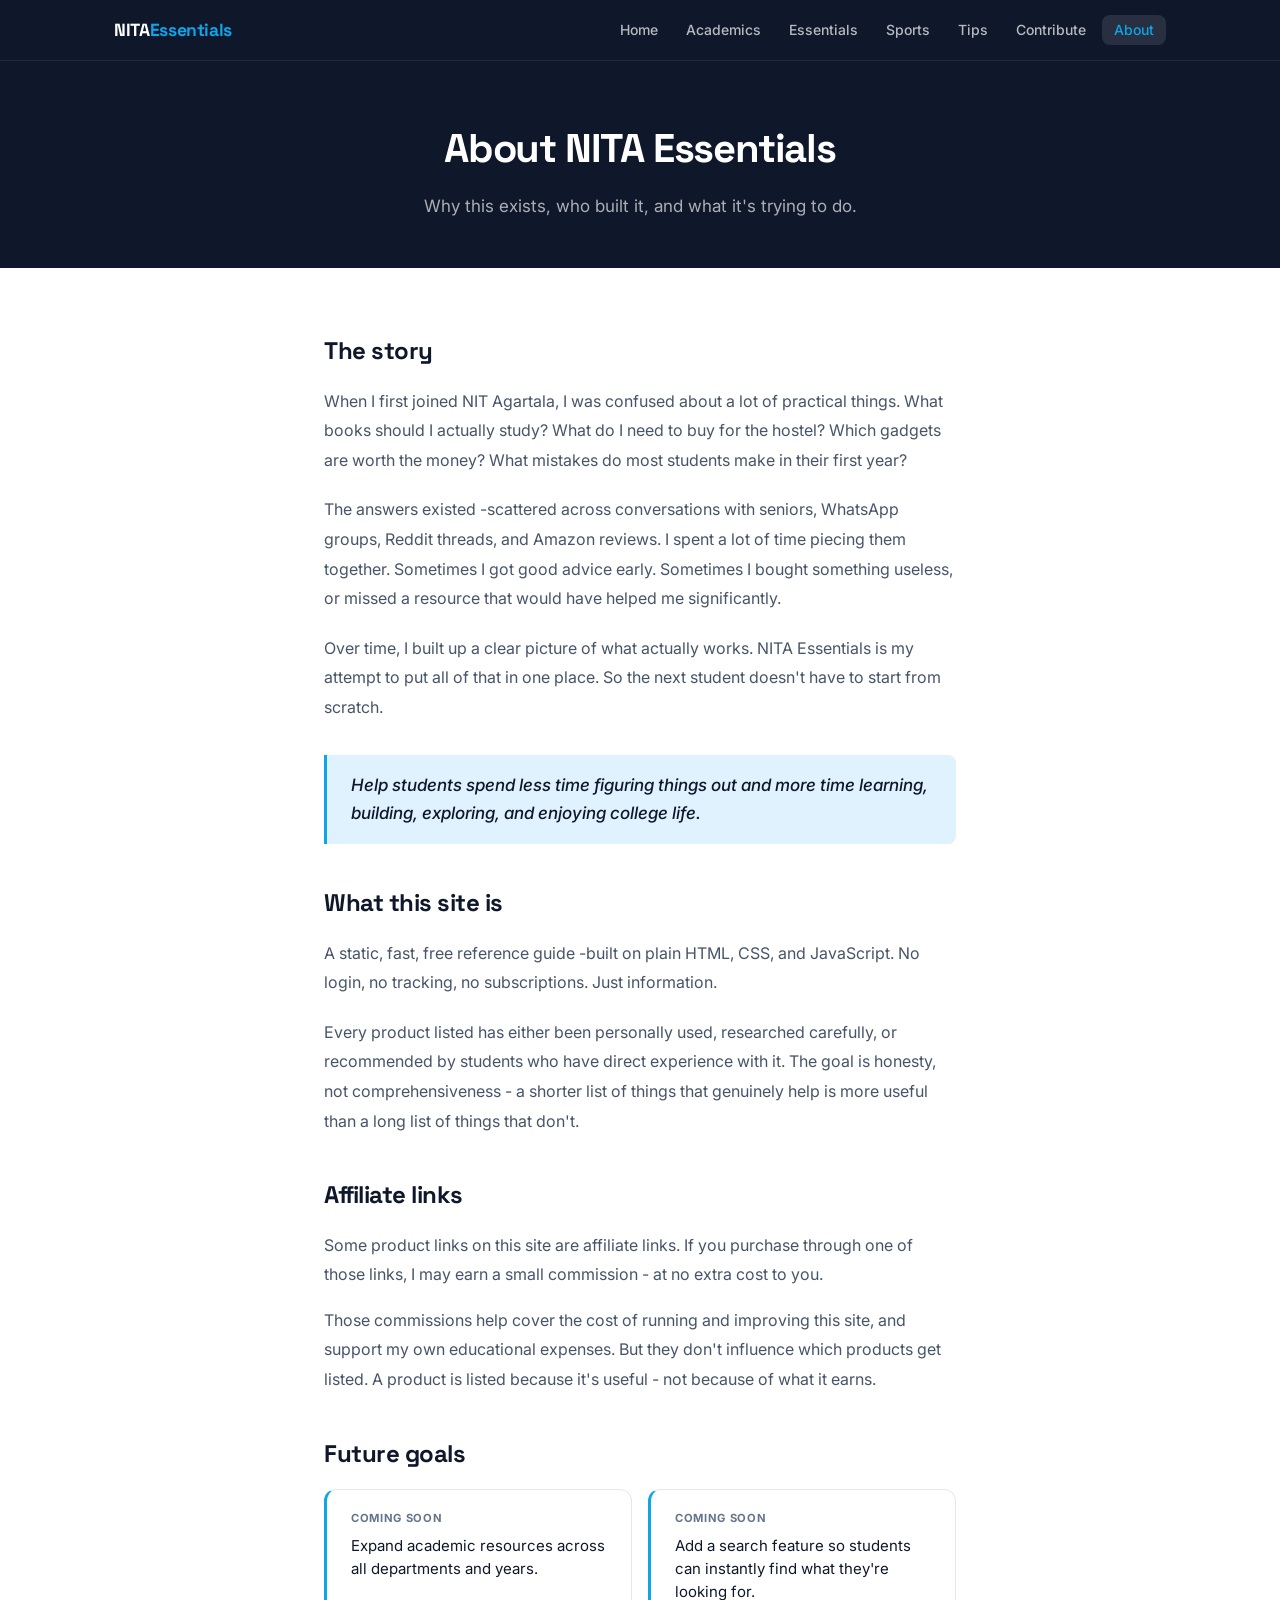
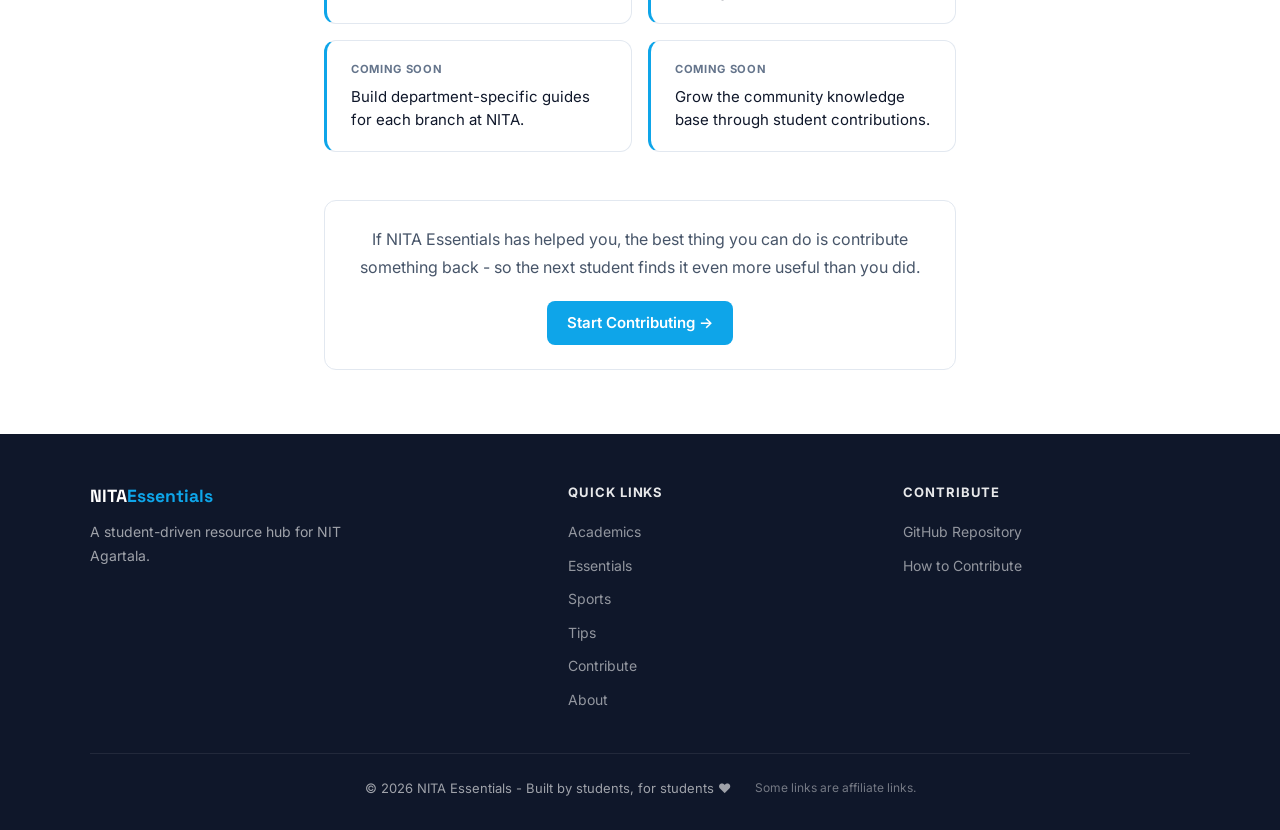
==== about.html @ d5cb9338 "Update about.html" ====
<!DOCTYPE html>
<html lang="en">
<head>
  <!-- Google tag (gtag.js) -->
<script async src="https://www.googletagmanager.com/gtag/js?id=G-L8GYV0HE63"></script>
<script>
  window.dataLayer = window.dataLayer || [];
  function gtag(){dataLayer.push(arguments);}
  gtag('js', new Date());

  gtag('config', 'G-L8GYV0HE63');
</script>
  <meta charset="UTF-8" />
  <meta name="viewport" content="width=device-width, initial-scale=1.0" />
  <title>About -NITA Essentials</title>
  <meta name="description" content="Why NITA Essentials was created, who it's for, and the story behind it." />
  <link rel="stylesheet" href="styles.css" />
  <!-- ICON For NITA-Essential -->
   <link rel="apple-touch-icon" sizes="180x180" href="./icon/apple-touch-icon.png">
    <link rel="icon" type="image/png" sizes="32x32" href="./icon/favicon-32x32.png">
    <link rel="icon" type="image/png" sizes="16x16" href="./icon/favicon-16x16.png">
    <link rel="manifest" href="./icon/site.webmanifest">
    
  <!-- Google tag (gtag.js) -->
    <script async src="https://www.googletagmanager.com/gtag/js?id=G-L8GYV0HE63"></script>
    <script>
      window.dataLayer = window.dataLayer || [];
      function gtag(){dataLayer.push(arguments);}
      gtag('js', new Date());

      gtag('config', 'G-L8GYV0HE63');
    </script>
 
</head>
<body>

<nav>
  <div class="nav-inner">
    <a href="index.html" class="nav-logo">NITA<span>Essentials</span></a>
    <button class="hamburger" id="hamburger" aria-label="Toggle menu">
      <span></span><span></span><span></span>
    </button>
    <ul class="nav-links" id="nav-links">
      <li><a href="index.html">Home</a></li>
      <li><a href="academics.html">Academics</a></li>
      <li><a href="essentials.html">Essentials</a></li>
      <li><a href="sports.html">Sports</a></li>
      <li><a href="tips.html">Tips</a></li>
      <li><a href="contribute.html">Contribute</a></li>
      <li><a href="about.html" class="active">About</a></li>
    </ul>
  </div>
</nav>

<div class="page-hero">
  <div class="container">
    <h1>About NITA Essentials</h1>
    <p>Why this exists, who built it, and what it's trying to do.</p>
  </div>
</div>

<section class="section section-alt">
  <div class="container" style="max-width:680px;">

    <h2 class="section-title" style="margin-bottom:1rem;">The story</h2>
    <p style="color:var(--text-light); line-height:1.85; margin-bottom:1.25rem; font-size:1rem;">When I first joined NIT Agartala, I was confused about a lot of practical things. What books should I actually study? What do I need to buy for the hostel? Which gadgets are worth the money? What mistakes do most students make in their first year?</p>
    <p style="color:var(--text-light); line-height:1.85; margin-bottom:1.25rem; font-size:1rem;">The answers existed -scattered across conversations with seniors, WhatsApp groups, Reddit threads, and Amazon reviews. I spent a lot of time piecing them together. Sometimes I got good advice early. Sometimes I bought something useless, or missed a resource that would have helped me significantly.</p>
    <p style="color:var(--text-light); line-height:1.85; margin-bottom:1.25rem; font-size:1rem;">Over time, I built up a clear picture of what actually works. NITA Essentials is my attempt to put all of that in one place. So the next student doesn't have to start from scratch.</p>

    <blockquote style="border-left:3px solid var(--teal); margin:2rem 0; padding:1rem 1.5rem; background:var(--teal-light); border-radius:0 var(--radius-sm) var(--radius-sm) 0;">
      <p style="font-size:1.0625rem; color:var(--navy); font-style:italic; font-weight:500; line-height:1.7;">Help students spend less time figuring things out and more time learning, building, exploring, and enjoying college life.</p>
    </blockquote>

    <h2 class="section-title" style="margin-bottom:1rem; margin-top:2.5rem;">What this site is</h2>
    <p style="color:var(--text-light); line-height:1.85; margin-bottom:1.25rem; font-size:1rem;">A static, fast, free reference guide -built on plain HTML, CSS, and JavaScript. No login, no tracking, no subscriptions. Just information.</p>
    <p style="color:var(--text-light); line-height:1.85; margin-bottom:1.25rem; font-size:1rem;">Every product listed has either been personally used, researched carefully, or recommended by students who have direct experience with it. The goal is honesty, not comprehensiveness - a shorter list of things that genuinely help is more useful than a long list of things that don't.</p>

    <h2 class="section-title" style="margin-bottom:1rem; margin-top:2.5rem;">Affiliate links</h2>
    <p style="color:var(--text-light); line-height:1.85; margin-bottom:1rem; font-size:1rem;">Some product links on this site are affiliate links. If you purchase through one of those links, I may earn a small commission - at no extra cost to you.</p>
    <p style="color:var(--text-light); line-height:1.85; margin-bottom:1rem; font-size:1rem;">Those commissions help cover the cost of running and improving this site, and support my own educational expenses. But they don't influence which products get listed. A product is listed because it's useful - not because of what it earns.</p>

    <h2 class="section-title" style="margin-bottom:1rem; margin-top:2.5rem;">Future goals</h2>
    <div class="tips-grid" style="margin-top:1rem;">
      <div class="tip-card">
        <div class="tip-category">Coming Soon</div>
        <p>Expand academic resources across all departments and years.</p>
      </div>
      <div class="tip-card">
        <div class="tip-category">Coming Soon</div>
        <p>Add a search feature so students can instantly find what they're looking for.</p>
      </div>
      <div class="tip-card">
        <div class="tip-category">Coming Soon</div>
        <p>Build department-specific guides for each branch at NITA.</p>
      </div>
      <div class="tip-card">
        <div class="tip-category">Coming Soon</div>
        <p>Grow the community knowledge base through student contributions.</p>
      </div>
    </div>

    <div style="margin-top:3rem; padding:1.5rem; background:var(--surface); border:1px solid var(--border); border-radius:var(--radius); text-align:center;">
      <p style="font-size:1rem; color:var(--text-light); margin-bottom:1.25rem; line-height:1.75;">If NITA Essentials has helped you, the best thing you can do is contribute something back - so the next student finds it even more useful than you did.</p>
      <a href="contribute.html" class="btn btn-primary">Start Contributing →</a>
    </div>

  </div>
</section>

<footer>
  <div class="footer-inner">
    <div class="footer-brand">
      <h3>NITA<span>Essentials</span></h3>
      <p>A student-driven resource hub for NIT Agartala.</p>
    </div>
    <div class="footer-col">
      <h4>Quick Links</h4>
      <ul>
        <li><a href="academics.html">Academics</a></li>
        <li><a href="essentials.html">Essentials</a></li>
        <li><a href="sports.html">Sports</a></li>
        <li><a href="tips.html">Tips</a></li>
        <li><a href="contribute.html">Contribute</a></li>
        <li><a href="about.html">About</a></li>
      </ul>
    </div>
    <div class="footer-col">
      <h4>Contribute</h4>
      <ul>
        <li><a href="https://github.com/nita-essentials/nita-essentials.github.io" target="_blank">GitHub Repository</a></li>
        <li><a href="contribute.html">How to Contribute</a></li>
      </ul>
    </div>
  </div>
  <div class="footer-bottom">
    <span>© 2026 NITA Essentials - Built by students, for students ❤️</span>
    <span style="font-size:0.75rem; opacity:0.7;">Some links are affiliate links.</span>
  </div>
</footer>

<script>
  const hamburger = document.getElementById('hamburger');
  const navLinks = document.getElementById('nav-links');
  hamburger.addEventListener('click', () => navLinks.classList.toggle('open'));
</script>

<script src="notices.js"></script>
</body>
</html>
---- styles.css ----
/* ===== NITA ESSENTIALS - Main Stylesheet ===== */
/* Design: Deep navy + electric teal + warm amber on off-white canvas */
/* Font stack: Space Grotesk display, Inter body */

@import url('https://fonts.googleapis.com/css2?family=Space+Grotesk:wght@400;500;600;700&family=Inter:wght@400;500;600&display=swap');

:root {
  --navy: #0f172a;
  --navy-mid: #1e293b;
  --teal: #0ea5e9;
  --teal-dark: #0284c7;
  --teal-light: #e0f2fe;
  --amber: #f59e0b;
  --amber-light: #fef3c7;
  --off-white: #f8fafc;
  --surface: #ffffff;
  --muted: #64748b;
  --border: #e2e8f0;
  --text: #0f172a;
  --text-light: #475569;
  --radius: 12px;
  --radius-sm: 8px;
  --shadow: 0 1px 3px rgba(0,0,0,0.07), 0 4px 12px rgba(0,0,0,0.06);
  --shadow-hover: 0 4px 12px rgba(14,165,233,0.15), 0 8px 24px rgba(0,0,0,0.1);
}

*, *::before, *::after { box-sizing: border-box; margin: 0; padding: 0; }

html { scroll-behavior: smooth; }

body {
  font-family: 'Inter', -apple-system, sans-serif;
  background: var(--off-white);
  color: var(--text);
  line-height: 1.6;
  font-size: 16px;
}

/* ===== NAVIGATION ===== */
nav {
  background: var(--navy);
  position: sticky;
  top: 0;
  z-index: 100;
  border-bottom: 1px solid rgba(255,255,255,0.08);
}

.nav-inner {
  max-width: 1100px;
  margin: 0 auto;
  padding: 0 1.5rem;
  display: flex;
  align-items: center;
  justify-content: space-between;
  height: 60px;
}

.nav-logo {
  font-family: 'Space Grotesk', sans-serif;
  font-weight: 700;
  font-size: 1.1rem;
  color: white;
  text-decoration: none;
  letter-spacing: -0.02em;
}

.nav-logo span { color: var(--teal); }

.nav-links {
  display: flex;
  gap: 0.25rem;
  list-style: none;
}

.nav-links a {
  color: rgba(255,255,255,0.7);
  text-decoration: none;
  padding: 0.4rem 0.75rem;
  border-radius: var(--radius-sm);
  font-size: 0.875rem;
  font-weight: 500;
  transition: all 0.15s;
}

.nav-links a:hover,
.nav-links a.active {
  color: white;
  background: rgba(255,255,255,0.1);
}

.nav-links a.active { color: var(--teal); }

.hamburger {
  display: none;
  flex-direction: column;
  gap: 5px;
  cursor: pointer;
  background: none;
  border: none;
  padding: 4px;
}

.hamburger span {
  display: block;
  width: 22px;
  height: 2px;
  background: white;
  border-radius: 2px;
  transition: all 0.25s;
}

/* ===== LAYOUT ===== */
.container {
  max-width: 1100px;
  margin: 0 auto;
  padding: 0 1.5rem;
}

.page-hero {
  background: var(--navy);
  padding: 3.5rem 1.5rem 3rem;
  text-align: center;
}

.page-hero h1 {
  font-family: 'Space Grotesk', sans-serif;
  font-size: clamp(1.75rem, 4vw, 2.5rem);
  font-weight: 700;
  color: white;
  letter-spacing: -0.03em;
  margin-bottom: 0.75rem;
}

.page-hero p {
  color: rgba(255,255,255,0.65);
  max-width: 520px;
  margin: 0 auto;
  font-size: 1.0625rem;
}

.section {
  padding: 4rem 1.5rem;
}

.section-alt { background: var(--surface); }

.section-title {
  font-family: 'Space Grotesk', sans-serif;
  font-size: 1.5rem;
  font-weight: 700;
  letter-spacing: -0.02em;
  margin-bottom: 0.5rem;
  color: var(--navy);
}

.section-sub {
  color: var(--muted);
  margin-bottom: 2.5rem;
  font-size: 0.9375rem;
}

/* ===== BUTTONS ===== */
.btn {
  display: inline-flex;
  align-items: center;
  gap: 0.4rem;
  padding: 0.625rem 1.25rem;
  border-radius: var(--radius-sm);
  font-weight: 600;
  font-size: 0.9375rem;
  text-decoration: none;
  transition: all 0.15s;
  cursor: pointer;
  border: none;
  font-family: inherit;
}

.btn-primary {
  background: var(--teal);
  color: white;
}

.btn-primary:hover {
  background: var(--teal-dark);
  transform: translateY(-1px);
  box-shadow: 0 4px 12px rgba(14,165,233,0.35);
}

.btn-outline {
  background: transparent;
  color: var(--teal);
  border: 1.5px solid var(--teal);
}

.btn-outline:hover {
  background: var(--teal-light);
}

.btn-ghost {
  background: rgba(255,255,255,0.1);
  color: white;
  border: 1.5px solid rgba(255,255,255,0.2);
}

.btn-ghost:hover {
  background: rgba(255,255,255,0.18);
}

.btn-sm {
  padding: 0.4rem 0.875rem;
  font-size: 0.8125rem;
}

/* code for the discord and start contri buttonn in the academics tab */
.button-group{
    display:flex;
    justify-content:center;
    align-items:center;
    gap:1rem;
    flex-wrap:wrap;
}

.discord-btn{
  background:#5865F2;
}

.discord-btn:hover{
  background:#ffffff;
  color: #5865F2;
}

.discord-btn img{
    width:20px;
    height:20px;
    object-fit:contain;
}
/* ===== CARDS ===== */
.card-grid {
  display: grid;
  grid-template-columns: repeat(auto-fill, minmax(300px, 1fr));
  gap: 1.25rem;
}

.card {
  background: var(--surface);
  border: 1px solid var(--border);
  border-radius: var(--radius);
  padding: 1.5rem;
  transition: all 0.2s;
}

.card:hover {
  border-color: var(--teal);
  box-shadow: var(--shadow-hover);
  transform: translateY(-2px);
}

.card-icon {
  width: 44px;
  height: 44px;
  background: var(--teal-light);
  border-radius: 10px;
  display: flex;
  align-items: center;
  justify-content: center;
  font-size: 1.25rem;
  margin-bottom: 1rem;
}

.card h3 {
  font-family: 'Space Grotesk', sans-serif;
  font-size: 1.0625rem;
  font-weight: 600;
  margin-bottom: 0.5rem;
  letter-spacing: -0.01em;
}

.card p {
  color: var(--text-light);
  font-size: 0.875rem;
  line-height: 1.6;
  margin-bottom: 1.25rem;
}

.card-tags {
  display: flex;
  flex-wrap: wrap;
  gap: 0.375rem;
  margin-bottom: 1.25rem;
}

.tag {
  font-size: 0.75rem;
  font-weight: 500;
  padding: 0.2rem 0.6rem;
  border-radius: 999px;
  background: var(--teal-light);
  color: var(--teal-dark);
}

.tag-amber {
  background: var(--amber-light);
  color: #92400e;
}

/* ===== PRODUCT CARDS ===== */
.product-grid {
  display: grid;
  grid-template-columns: repeat(auto-fill, minmax(260px, 1fr));
  gap: 1.25rem;
}

.product-card {
  background: var(--surface);
  border: 1px solid var(--border);
  border-radius: var(--radius);
  overflow: hidden;
  transition: all 0.2s;
  display: flex;
  flex-direction: column;
}

.product-card:hover {
  border-color: var(--teal);
  box-shadow: var(--shadow-hover);
  transform: translateY(-2px);
}

.product-img {
  width: 100%;
  height: 200px;
  object-fit: contain;
  background: #f1f5f9;
  padding: 1rem;
}

.product-img-placeholder {
  width: 100%;
  height: 200px;
  background: linear-gradient(135deg, #e2e8f0, #cbd5e1);
  display: flex;
  align-items: center;
  justify-content: center;
  font-size: 2.5rem;
}

.product-body {
  padding: 1.25rem;
  flex: 1;
  display: flex;
  flex-direction: column;
}

.product-cat {
  font-size: 0.75rem;
  font-weight: 600;
  text-transform: uppercase;
  letter-spacing: 0.05em;
  color: var(--teal-dark);
  margin-bottom: 0.4rem;
}

.product-name {
  font-family: 'Space Grotesk', sans-serif;
  font-size: 1rem;
  font-weight: 600;
  letter-spacing: -0.01em;
  margin-bottom: 0.625rem;
  color: var(--navy);
  line-height: 1.4;
}

.product-desc {
  font-size: 0.8125rem;
  color: var(--text-light);
  line-height: 1.55;
  margin-bottom: 1rem;
  flex: 1;
}

.product-footer {
  display: flex;
  align-items: center;
  justify-content: space-between;
  gap: 0.5rem;
  margin-top: auto;
}

/* ===== TIPS ===== */
.tips-grid {
  display: grid;
  grid-template-columns: repeat(auto-fill, minmax(280px, 1fr));
  gap: 1rem;
}

.tip-card {
  background: var(--surface);
  border: 1px solid var(--border);
  border-radius: var(--radius);
  padding: 1.25rem 1.25rem 1.25rem 1.5rem;
  border-left: 3px solid var(--teal);
  transition: all 0.15s;
}

.tip-card:hover {
  box-shadow: var(--shadow);
  border-left-color: var(--amber);
}

.tip-category {
  font-size: 0.7rem;
  font-weight: 700;
  text-transform: uppercase;
  letter-spacing: 0.06em;
  color: var(--muted);
  margin-bottom: 0.35rem;
}

.tip-card p {
  font-size: 0.9375rem;
  color: var(--text);
  line-height: 1.55;
}

/* ===== Buy and sell btn ===== */

.whatsapp-btn {
    display: inline-flex;
    align-items: center;
    gap: 8px;
    
    border-color: #25D366 !important;
    border-width: 1.5px !important;
    
}

.whatsapp-icon {
    width: 20px;
    height: 20px;
}

.whatsapp-btn:hover {
    background-color: #4AE07D !important;
    border-color: #4AE07D !important;
    color: white !important;
}
.whatsapp-btn span {
    color:   #25D366 !important;
}

.whatsapp-btn:hover span {
    color: white !important;
}



/* ===== ACCORDION ===== */
.accordion-item {
  border: 1px solid var(--border);
  border-radius: var(--radius-sm);
  margin-bottom: 0.5rem;
  overflow: hidden;
}

.accordion-header {
  width: 100%;
  background: var(--surface);
  border: none;
  padding: 1rem 1.25rem;
  text-align: left;
  font-family: 'Space Grotesk', sans-serif;
  font-size: 1rem;
  font-weight: 600;
  color: var(--navy);
  cursor: pointer;
  display: flex;
  justify-content: space-between;
  align-items: center;
  transition: background 0.15s;
}

.accordion-header:hover { background: #f8fafc; }

.accordion-header.open { background: var(--teal-light); color: var(--teal-dark); }

.accordion-icon {
  font-size: 1.25rem;
  transition: transform 0.2s;
  flex-shrink: 0;
}

.accordion-header.open .accordion-icon { transform: rotate(45deg); }

.accordion-body {
  display: none;
  padding: 0 1.25rem 1.25rem;
  background: var(--surface);
}

.accordion-body.open { display: block; }

/* ===== CATEGORY FILTER ===== */
.filter-bar {
  display: flex;
  flex-wrap: wrap;
  gap: 0.5rem;
  margin-bottom: 2rem;
}

.filter-btn {
  padding: 0.4rem 1rem;
  border-radius: 999px;
  border: 1.5px solid var(--border);
  background: var(--surface);
  color: var(--muted);
  font-size: 0.875rem;
  font-weight: 500;
  cursor: pointer;
  transition: all 0.15s;
  font-family: inherit;
}

.filter-btn:hover,
.filter-btn.active {
  border-color: var(--teal);
  color: var(--teal-dark);
  background: var(--teal-light);
}

/* ===== HERO (index) ===== */
.hero {
  background: var(--navy);
  padding: 5rem 1.5rem 4.5rem;
  position: relative;
  overflow: hidden;
}

.hero::before {
  content: '';
  position: absolute;
  top: -60px;
  right: -80px;
  width: 400px;
  height: 400px;
  background: radial-gradient(circle, rgba(14,165,233,0.12) 0%, transparent 70%);
  pointer-events: none;
}

.hero-inner {
  max-width: 680px;
  margin: 0 auto;
  text-align: center;
  position: relative;
}

.hero-eyebrow {
  display: inline-block;
  background: rgba(14,165,233,0.15);
  color: var(--teal);
  font-size: 0.75rem;
  font-weight: 700;
  text-transform: uppercase;
  letter-spacing: 0.1em;
  padding: 0.35rem 0.875rem;
  border-radius: 999px;
  margin-bottom: 1.5rem;
  border: 1px solid rgba(14,165,233,0.25);
}

.hero h1 {
  font-family: 'Space Grotesk', sans-serif;
  font-size: clamp(2rem, 5vw, 3.25rem);
  font-weight: 700;
  color: white;
  letter-spacing: -0.04em;
  line-height: 1.15;
  margin-bottom: 1.25rem;
}

.hero h1 span { color: var(--teal); }

.hero p {
  color: rgba(255,255,255,0.65);
  font-size: 1.0625rem;
  max-width: 520px;
  margin: 0 auto 2.25rem;
  line-height: 1.7;
}

.hero-btns {
  display: flex;
  gap: 0.75rem;
  justify-content: center;
  flex-wrap: wrap;
}

/* ===== STATS BAR ===== */
.stats-bar {
  background: var(--surface);
  border-bottom: 1px solid var(--border);
  padding: 1.5rem;
}

.stats-inner {
  max-width: 1100px;
  margin: 0 auto;
  display: flex;
  justify-content: center;
  gap: 3rem;
  flex-wrap: wrap;
}

.stat {
  text-align: center;
}

.stat-num {
  font-family: 'Space Grotesk', sans-serif;
  font-size: 1.5rem;
  font-weight: 700;
  color: var(--navy);
  display: block;
}

.stat-label {
  font-size: 0.8125rem;
  color: var(--muted);
}

/* ===== FOOTER ===== */
footer {
  background: var(--navy);
  color: rgba(255,255,255,0.6);
  padding: 3rem 1.5rem 2rem;
}

.footer-inner {
  max-width: 1100px;
  margin: 0 auto;
  display: grid;
  grid-template-columns: 1.5fr 1fr 1fr;
  gap: 3rem;
}

.footer-brand h3 {
  font-family: 'Space Grotesk', sans-serif;
  font-size: 1.1rem;
  font-weight: 700;
  color: white;
  margin-bottom: 0.625rem;
}

.footer-brand h3 span { color: var(--teal); }

.footer-brand p {
  font-size: 0.875rem;
  line-height: 1.65;
  max-width: 280px;
}

.footer-col h4 {
  font-size: 0.8125rem;
  font-weight: 700;
  text-transform: uppercase;
  letter-spacing: 0.07em;
  color: rgba(255,255,255,0.9);
  margin-bottom: 1rem;
}

.footer-col ul {
  list-style: none;
  display: flex;
  flex-direction: column;
  gap: 0.5rem;
}

.footer-col a {
  color: rgba(255,255,255,0.55);
  text-decoration: none;
  font-size: 0.875rem;
  transition: color 0.15s;
}

.footer-col a:hover { color: var(--teal); }

.footer-bottom {
  max-width: 1100px;
  margin: 2.5rem auto 0;
  padding-top: 1.5rem;
  border-top: 1px solid rgba(255,255,255,0.08);
  font-size: 0.8125rem;
  display: flex;
  justify-content: center;
  align-items: center;
  flex-wrap: wrap;
  gap: 1rem 1.5rem;
  text-align: center;
}

.footer-bottom-actions {
  display: flex;
  align-items: center;
  justify-content: center;
  gap: 0.75rem 1rem;
  flex-wrap: wrap;
  flex: 1 1 100%;
}

.footer-bottom-actions > span {
  flex: 1 1 100%;
  order: 2;
}

.footer-discord-link {
  min-height: 48px;
  padding: 0.7rem 1.4rem;
  display: inline-flex;
  align-items: center;
  justify-content: center;
  gap: 0.5rem;
  color: white;
  background: #5865f2;
  border: 1px solid rgba(255,255,255,0.2);
  border-radius: var(--radius-sm);
  font-size: 0.95rem;
  font-weight: 700;
  text-decoration: none;
  transition: all 0.15s;
  box-shadow: 0 8px 18px rgba(88,101,242,0.22);
}

.footer-discord-link:hover {
  color: white;
  background: #4752c4;
  border-color: rgba(255,255,255,0.32);
  transform: translateY(-1px);
}

.footer-discord-link svg {
  width: 20px;
  height: 20px;
  fill: currentColor;
}

/* ===== CONTRIBUTE PAGE ===== */
.steps-list {
  display: flex;
  flex-direction: column;
  gap: 1.25rem;
  counter-reset: steps;
}

.step-item {
  display: flex;
  gap: 1.25rem;
  align-items: flex-start;
}

.step-num {
  width: 36px;
  height: 36px;
  border-radius: 50%;
  background: var(--teal);
  color: white;
  font-weight: 700;
  font-size: 0.875rem;
  display: flex;
  align-items: center;
  justify-content: center;
  flex-shrink: 0;
  margin-top: 2px;
}

.step-text h4 {
  font-weight: 600;
  margin-bottom: 0.25rem;
  font-size: 0.9375rem;
}

.step-text p {
  font-size: 0.875rem;
  color: var(--text-light);
}

/* ===== NOTICE BOX ===== */
.notice {
  background: var(--amber-light);
  border: 1px solid #fcd34d;
  border-radius: var(--radius-sm);
  padding: 1rem 1.25rem;
  font-size: 0.875rem;
  color: #78350f;
  display: flex;
  gap: 0.625rem;
  align-items: flex-start;
  grid-column: 1 / -1;
}

/* ===== MOBILE ===== */
@media (max-width: 768px) {
  .nav-links {
    display: none;
    position: absolute;
    top: 60px;
    left: 0;
    right: 0;
    background: var(--navy-mid);
    flex-direction: column;
    padding: 1rem;
    border-bottom: 1px solid rgba(255,255,255,0.1);
    gap: 0.25rem;
  }

  .nav-links.open { display: flex; }

  .hamburger { display: flex; }

  .footer-inner {
    grid-template-columns: 1fr;
    gap: 2rem;
  }

  .stats-inner { gap: 1.5rem; }
}

@media (max-width: 480px) {
  .hero { padding: 3.5rem 1rem 3rem; }
  .section { padding: 2.5rem 1rem; }
  .page-hero { padding: 2.5rem 1rem 2rem; }
  .product-grid, .card-grid, .tips-grid {
    grid-template-columns: 1fr;
  }
}
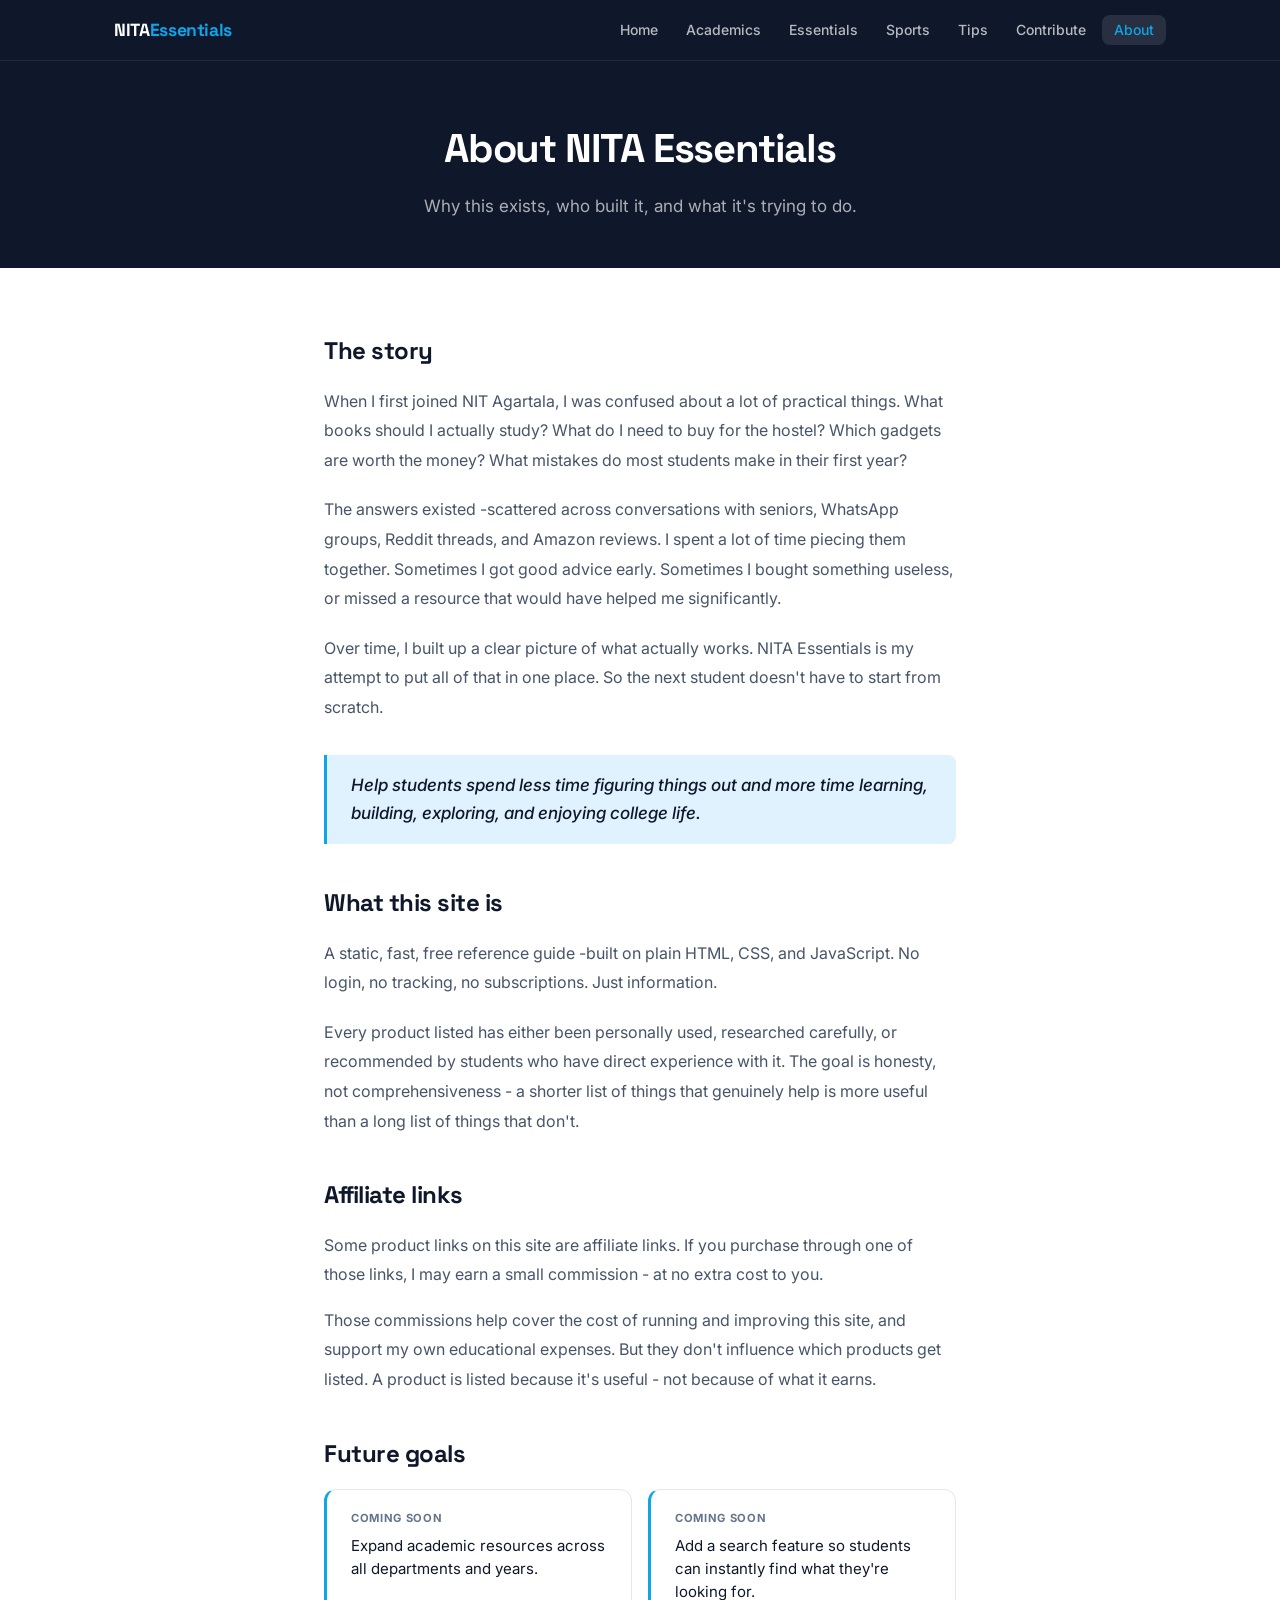
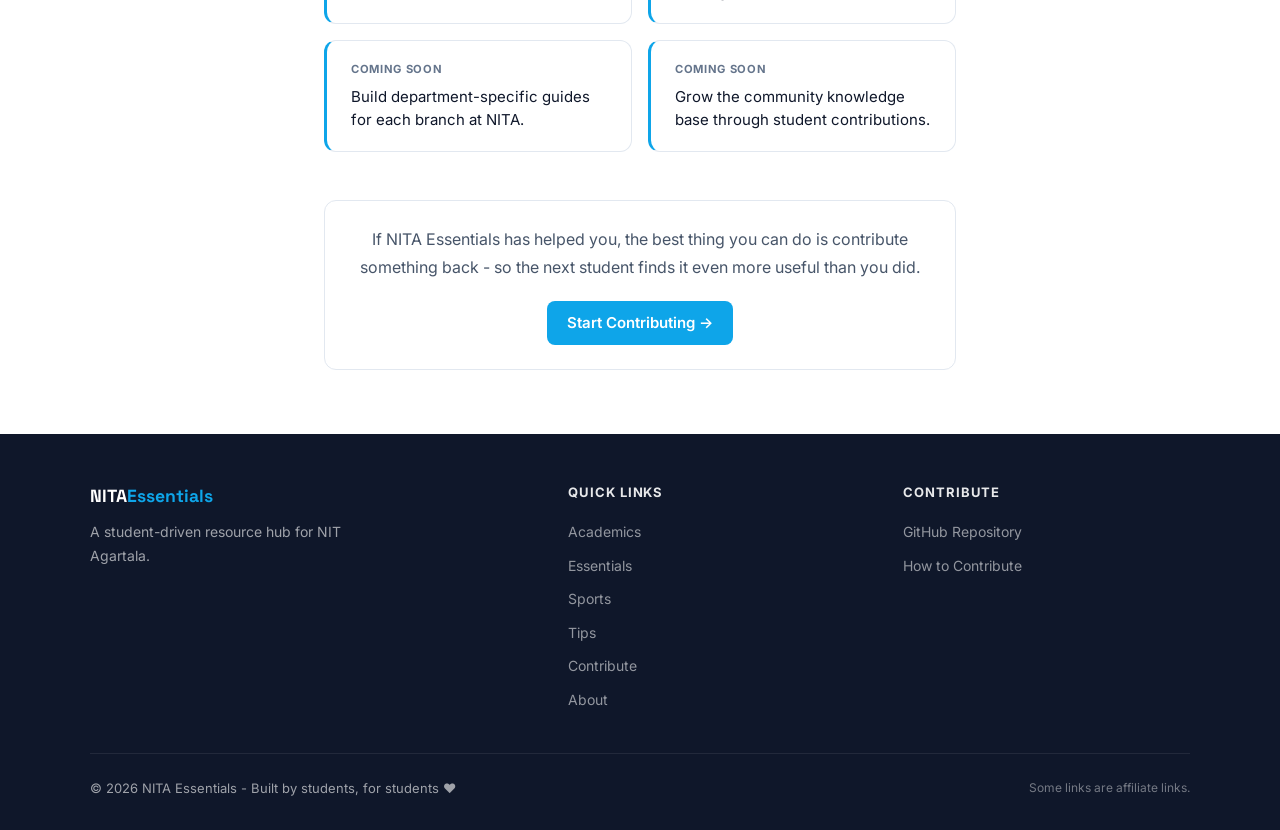
==== commit 35eb4ea1: "created a css folder" ====
--- a/about.html
+++ b/about.html
@@ -1,20 +1,11 @@
 <!DOCTYPE html>
 <html lang="en">
 <head>
-  <!-- Google tag (gtag.js) -->
-<script async src="https://www.googletagmanager.com/gtag/js?id=G-L8GYV0HE63"></script>
-<script>
-  window.dataLayer = window.dataLayer || [];
-  function gtag(){dataLayer.push(arguments);}
-  gtag('js', new Date());
-
-  gtag('config', 'G-L8GYV0HE63');
-</script>
   <meta charset="UTF-8" />
   <meta name="viewport" content="width=device-width, initial-scale=1.0" />
-  <title>About -NITA Essentials</title>
+  <title>About -National Institute of Technology Agartala Essentials</title>
   <meta name="description" content="Why NITA Essentials was created, who it's for, and the story behind it." />
-  <link rel="stylesheet" href="styles.css" />
+  <link rel="stylesheet" href="./css/styles.css" />
   <!-- ICON For NITA-Essential -->
    <link rel="apple-touch-icon" sizes="180x180" href="./icon/apple-touch-icon.png">
     <link rel="icon" type="image/png" sizes="32x32" href="./icon/favicon-32x32.png">
--- a/css/styles.css
+++ b/css/styles.css
@@ -0,0 +1,787 @@
+/* ===== NITA ESSENTIALS - Main Stylesheet ===== */
+/* Design: Deep navy + electric teal + warm amber on off-white canvas */
+/* Font stack: Space Grotesk display, Inter body */
+
+@import url('https://fonts.googleapis.com/css2?family=Space+Grotesk:wght@400;500;600;700&family=Inter:wght@400;500;600&display=swap');
+
+:root {
+  --navy: #0f172a;
+  --navy-mid: #1e293b;
+  --teal: #0ea5e9;
+  --teal-dark: #0284c7;
+  --teal-light: #e0f2fe;
+  --amber: #f59e0b;
+  --amber-light: #fef3c7;
+  --off-white: #f8fafc;
+  --surface: #ffffff;
+  --muted: #64748b;
+  --border: #e2e8f0;
+  --text: #0f172a;
+  --text-light: #475569;
+  --radius: 12px;
+  --radius-sm: 8px;
+  --shadow: 0 1px 3px rgba(0,0,0,0.07), 0 4px 12px rgba(0,0,0,0.06);
+  --shadow-hover: 0 4px 12px rgba(14,165,233,0.15), 0 8px 24px rgba(0,0,0,0.1);
+}
+
+*, *::before, *::after { box-sizing: border-box; margin: 0; padding: 0; }
+
+html { scroll-behavior: smooth; }
+
+body {
+  font-family: 'Inter', -apple-system, sans-serif;
+  background: var(--off-white);
+  color: var(--text);
+  line-height: 1.6;
+  font-size: 16px;
+}
+
+/* ===== NAVIGATION ===== */
+nav {
+  background: var(--navy);
+  position: sticky;
+  top: 0;
+  z-index: 100;
+  border-bottom: 1px solid rgba(255,255,255,0.08);
+}
+
+.nav-inner {
+  max-width: 1100px;
+  margin: 0 auto;
+  padding: 0 1.5rem;
+  display: flex;
+  align-items: center;
+  justify-content: space-between;
+  height: 60px;
+}
+
+.nav-logo {
+  font-family: 'Space Grotesk', sans-serif;
+  font-weight: 700;
+  font-size: 1.1rem;
+  color: white;
+  text-decoration: none;
+  letter-spacing: -0.02em;
+}
+
+.nav-logo span { color: var(--teal); }
+
+.nav-links {
+  display: flex;
+  gap: 0.25rem;
+  list-style: none;
+}
+
+.nav-links a {
+  color: rgba(255,255,255,0.7);
+  text-decoration: none;
+  padding: 0.4rem 0.75rem;
+  border-radius: var(--radius-sm);
+  font-size: 0.875rem;
+  font-weight: 500;
+  transition: all 0.15s;
+}
+
+.nav-links a:hover,
+.nav-links a.active {
+  color: white;
+  background: rgba(255,255,255,0.1);
+}
+
+.nav-links a.active { color: var(--teal); }
+
+.hamburger {
+  display: none;
+  flex-direction: column;
+  gap: 5px;
+  cursor: pointer;
+  background: none;
+  border: none;
+  padding: 4px;
+}
+
+.hamburger span {
+  display: block;
+  width: 22px;
+  height: 2px;
+  background: white;
+  border-radius: 2px;
+  transition: all 0.25s;
+}
+
+/* ===== LAYOUT ===== */
+.container {
+  max-width: 1100px;
+  margin: 0 auto;
+  padding: 0 1.5rem;
+}
+
+.page-hero {
+  background: var(--navy);
+  padding: 3.5rem 1.5rem 3rem;
+  text-align: center;
+}
+
+.page-hero h1 {
+  font-family: 'Space Grotesk', sans-serif;
+  font-size: clamp(1.75rem, 4vw, 2.5rem);
+  font-weight: 700;
+  color: white;
+  letter-spacing: -0.03em;
+  margin-bottom: 0.75rem;
+}
+
+.page-hero p {
+  color: rgba(255,255,255,0.65);
+  max-width: 520px;
+  margin: 0 auto;
+  font-size: 1.0625rem;
+}
+
+.section {
+  padding: 4rem 1.5rem;
+}
+
+.section-alt { background: var(--surface); }
+
+.section-title {
+  font-family: 'Space Grotesk', sans-serif;
+  font-size: 1.5rem;
+  font-weight: 700;
+  letter-spacing: -0.02em;
+  margin-bottom: 0.5rem;
+  color: var(--navy);
+}
+
+.section-sub {
+  color: var(--muted);
+  margin-bottom: 2.5rem;
+  font-size: 0.9375rem;
+}
+
+/* ===== BUTTONS ===== */
+.btn {
+  display: inline-flex;
+  align-items: center;
+  gap: 0.4rem;
+  padding: 0.625rem 1.25rem;
+  border-radius: var(--radius-sm);
+  font-weight: 600;
+  font-size: 0.9375rem;
+  text-decoration: none;
+  transition: all 0.15s;
+  cursor: pointer;
+  border: none;
+  font-family: inherit;
+}
+
+.btn-primary {
+  background: var(--teal);
+  color: white;
+}
+
+.btn-primary:hover {
+  background: var(--teal-dark);
+  transform: translateY(-1px);
+  box-shadow: 0 4px 12px rgba(14,165,233,0.35);
+}
+
+.btn-outline {
+  background: transparent;
+  color: var(--teal);
+  border: 1.5px solid var(--teal);
+}
+
+.btn-outline:hover {
+  background: var(--teal-light);
+}
+
+.btn-ghost {
+  background: rgba(255,255,255,0.1);
+  color: white;
+  border: 1.5px solid rgba(255,255,255,0.2);
+}
+
+.btn-ghost:hover {
+  background: rgba(255,255,255,0.18);
+}
+
+.btn-sm {
+  padding: 0.4rem 0.875rem;
+  font-size: 0.8125rem;
+}
+
+/* code for the discord and start contri buttonn in the academics tab */
+.button-group{
+    display:flex;
+    justify-content:center;
+    align-items:center;
+    gap:1rem;
+    flex-wrap:wrap;
+}
+
+.discord-btn{
+  background:#5865F2;
+}
+
+.discord-btn:hover{
+  background:#ffffff;
+  color: #5865F2;
+}
+
+.discord-btn img{
+    width:20px;
+    height:20px;
+    object-fit:contain;
+}
+/* ===== CARDS ===== */
+.card-grid {
+  display: grid;
+  grid-template-columns: repeat(auto-fill, minmax(300px, 1fr));
+  gap: 1.25rem;
+}
+
+.card {
+  background: var(--surface);
+  border: 1px solid var(--border);
+  border-radius: var(--radius);
+  padding: 1.5rem;
+  transition: all 0.2s;
+}
+
+.card:hover {
+  border-color: var(--teal);
+  box-shadow: var(--shadow-hover);
+  transform: translateY(-2px);
+}
+
+.card-icon {
+  width: 44px;
+  height: 44px;
+  background: var(--teal-light);
+  border-radius: 10px;
+  display: flex;
+  align-items: center;
+  justify-content: center;
+  font-size: 1.25rem;
+  margin-bottom: 1rem;
+}
+
+.card h3 {
+  font-family: 'Space Grotesk', sans-serif;
+  font-size: 1.0625rem;
+  font-weight: 600;
+  margin-bottom: 0.5rem;
+  letter-spacing: -0.01em;
+}
+
+.card p {
+  color: var(--text-light);
+  font-size: 0.875rem;
+  line-height: 1.6;
+  margin-bottom: 1.25rem;
+}
+
+.card-tags {
+  display: flex;
+  flex-wrap: wrap;
+  gap: 0.375rem;
+  margin-bottom: 1.25rem;
+}
+
+.tag {
+  font-size: 0.75rem;
+  font-weight: 500;
+  padding: 0.2rem 0.6rem;
+  border-radius: 999px;
+  background: var(--teal-light);
+  color: var(--teal-dark);
+}
+
+.tag-amber {
+  background: var(--amber-light);
+  color: #92400e;
+}
+
+/* ===== PRODUCT CARDS ===== */
+.product-grid {
+  display: grid;
+  grid-template-columns: repeat(auto-fill, minmax(260px, 1fr));
+  gap: 1.25rem;
+}
+
+.product-card {
+  background: var(--surface);
+  border: 1px solid var(--border);
+  border-radius: var(--radius);
+  overflow: hidden;
+  transition: all 0.2s;
+  display: flex;
+  flex-direction: column;
+}
+
+.product-card:hover {
+  border-color: var(--teal);
+  box-shadow: var(--shadow-hover);
+  transform: translateY(-2px);
+}
+
+.product-img {
+  width: 100%;
+  height: 200px;
+  object-fit: contain;
+  background: #f1f5f9;
+  padding: 1rem;
+}
+
+.product-img-placeholder {
+  width: 100%;
+  height: 200px;
+  background: linear-gradient(135deg, #e2e8f0, #cbd5e1);
+  display: flex;
+  align-items: center;
+  justify-content: center;
+  font-size: 2.5rem;
+}
+
+.product-body {
+  padding: 1.25rem;
+  flex: 1;
+  display: flex;
+  flex-direction: column;
+}
+
+.product-cat {
+  font-size: 0.75rem;
+  font-weight: 600;
+  text-transform: uppercase;
+  letter-spacing: 0.05em;
+  color: var(--teal-dark);
+  margin-bottom: 0.4rem;
+}
+
+.product-name {
+  font-family: 'Space Grotesk', sans-serif;
+  font-size: 1rem;
+  font-weight: 600;
+  letter-spacing: -0.01em;
+  margin-bottom: 0.625rem;
+  color: var(--navy);
+  line-height: 1.4;
+}
+
+.product-desc {
+  font-size: 0.8125rem;
+  color: var(--text-light);
+  line-height: 1.55;
+  margin-bottom: 1rem;
+  flex: 1;
+}
+
+.product-footer {
+  display: flex;
+  align-items: center;
+  justify-content: space-between;
+  gap: 0.5rem;
+  margin-top: auto;
+}
+
+/* ===== TIPS ===== */
+.tips-grid {
+  display: grid;
+  grid-template-columns: repeat(auto-fill, minmax(280px, 1fr));
+  gap: 1rem;
+}
+
+.tip-card {
+  background: var(--surface);
+  border: 1px solid var(--border);
+  border-radius: var(--radius);
+  padding: 1.25rem 1.25rem 1.25rem 1.5rem;
+  border-left: 3px solid var(--teal);
+  transition: all 0.15s;
+}
+
+.tip-card:hover {
+  box-shadow: var(--shadow);
+  border-left-color: var(--amber);
+}
+
+.tip-category {
+  font-size: 0.7rem;
+  font-weight: 700;
+  text-transform: uppercase;
+  letter-spacing: 0.06em;
+  color: var(--muted);
+  margin-bottom: 0.35rem;
+}
+
+.tip-card p {
+  font-size: 0.9375rem;
+  color: var(--text);
+  line-height: 1.55;
+}
+
+/* ===== Buy and sell btn ===== */
+
+.whatsapp-btn {
+    display: inline-flex;
+    align-items: center;
+    gap: 8px;
+    
+    border-color: #25D366 !important;
+    border-width: 1.5px !important;
+    
+}
+
+.whatsapp-icon {
+    width: 20px;
+    height: 20px;
+}
+
+.whatsapp-btn:hover {
+    background-color: #4AE07D !important;
+    border-color: #4AE07D !important;
+    color: white !important;
+}
+.whatsapp-btn span {
+    color:   #25D366 !important;
+}
+
+.whatsapp-btn:hover span {
+    color: white !important;
+}
+
+
+
+/* ===== ACCORDION ===== */
+.accordion-item {
+  border: 1px solid var(--border);
+  border-radius: var(--radius-sm);
+  margin-bottom: 0.5rem;
+  overflow: hidden;
+}
+
+.accordion-header {
+  width: 100%;
+  background: var(--surface);
+  border: none;
+  padding: 1rem 1.25rem;
+  text-align: left;
+  font-family: 'Space Grotesk', sans-serif;
+  font-size: 1rem;
+  font-weight: 600;
+  color: var(--navy);
+  cursor: pointer;
+  display: flex;
+  justify-content: space-between;
+  align-items: center;
+  transition: background 0.15s;
+}
+
+.accordion-header:hover { background: #f8fafc; }
+
+.accordion-header.open { background: var(--teal-light); color: var(--teal-dark); }
+
+.accordion-icon {
+  font-size: 1.25rem;
+  transition: transform 0.2s;
+  flex-shrink: 0;
+}
+
+.accordion-header.open .accordion-icon { transform: rotate(45deg); }
+
+.accordion-body {
+  display: none;
+  padding: 0 1.25rem 1.25rem;
+  background: var(--surface);
+}
+
+.accordion-body.open { display: block; }
+
+/* ===== CATEGORY FILTER ===== */
+.filter-bar {
+  display: flex;
+  flex-wrap: wrap;
+  gap: 0.5rem;
+  margin-bottom: 2rem;
+}
+
+.filter-btn {
+  padding: 0.4rem 1rem;
+  border-radius: 999px;
+  border: 1.5px solid var(--border);
+  background: var(--surface);
+  color: var(--muted);
+  font-size: 0.875rem;
+  font-weight: 500;
+  cursor: pointer;
+  transition: all 0.15s;
+  font-family: inherit;
+}
+
+.filter-btn:hover,
+.filter-btn.active {
+  border-color: var(--teal);
+  color: var(--teal-dark);
+  background: var(--teal-light);
+}
+
+/* ===== HERO (index) ===== */
+.hero {
+  background: var(--navy);
+  padding: 5rem 1.5rem 4.5rem;
+  position: relative;
+  overflow: hidden;
+}
+
+.hero::before {
+  content: '';
+  position: absolute;
+  top: -60px;
+  right: -80px;
+  width: 400px;
+  height: 400px;
+  background: radial-gradient(circle, rgba(14,165,233,0.12) 0%, transparent 70%);
+  pointer-events: none;
+}
+
+.hero-inner {
+  max-width: 680px;
+  margin: 0 auto;
+  text-align: center;
+  position: relative;
+}
+
+.hero-eyebrow {
+  display: inline-block;
+  background: rgba(14,165,233,0.15);
+  color: var(--teal);
+  font-size: 0.75rem;
+  font-weight: 700;
+  text-transform: uppercase;
+  letter-spacing: 0.1em;
+  padding: 0.35rem 0.875rem;
+  border-radius: 999px;
+  margin-bottom: 1.5rem;
+  border: 1px solid rgba(14,165,233,0.25);
+}
+
+.hero h1 {
+  font-family: 'Space Grotesk', sans-serif;
+  font-size: clamp(2rem, 5vw, 3.25rem);
+  font-weight: 700;
+  color: white;
+  letter-spacing: -0.04em;
+  line-height: 1.15;
+  margin-bottom: 1.25rem;
+}
+
+.hero h1 span { color: var(--teal); }
+
+.hero p {
+  color: rgba(255,255,255,0.65);
+  font-size: 1.0625rem;
+  max-width: 520px;
+  margin: 0 auto 2.25rem;
+  line-height: 1.7;
+}
+
+.hero-btns {
+  display: flex;
+  gap: 0.75rem;
+  justify-content: center;
+  flex-wrap: wrap;
+}
+
+/* ===== STATS BAR ===== */
+.stats-bar {
+  background: var(--surface);
+  border-bottom: 1px solid var(--border);
+  padding: 1.5rem;
+}
+
+.stats-inner {
+  max-width: 1100px;
+  margin: 0 auto;
+  display: flex;
+  justify-content: center;
+  gap: 3rem;
+  flex-wrap: wrap;
+}
+
+.stat {
+  text-align: center;
+}
+
+.stat-num {
+  font-family: 'Space Grotesk', sans-serif;
+  font-size: 1.5rem;
+  font-weight: 700;
+  color: var(--navy);
+  display: block;
+}
+
+.stat-label {
+  font-size: 0.8125rem;
+  color: var(--muted);
+}
+
+/* ===== FOOTER ===== */
+footer {
+  background: var(--navy);
+  color: rgba(255,255,255,0.6);
+  padding: 3rem 1.5rem 2rem;
+}
+
+.footer-inner {
+  max-width: 1100px;
+  margin: 0 auto;
+  display: grid;
+  grid-template-columns: 1.5fr 1fr 1fr;
+  gap: 3rem;
+}
+
+.footer-brand h3 {
+  font-family: 'Space Grotesk', sans-serif;
+  font-size: 1.1rem;
+  font-weight: 700;
+  color: white;
+  margin-bottom: 0.625rem;
+}
+
+.footer-brand h3 span { color: var(--teal); }
+
+.footer-brand p {
+  font-size: 0.875rem;
+  line-height: 1.65;
+  max-width: 280px;
+}
+
+.footer-col h4 {
+  font-size: 0.8125rem;
+  font-weight: 700;
+  text-transform: uppercase;
+  letter-spacing: 0.07em;
+  color: rgba(255,255,255,0.9);
+  margin-bottom: 1rem;
+}
+
+.footer-col ul {
+  list-style: none;
+  display: flex;
+  flex-direction: column;
+  gap: 0.5rem;
+}
+
+.footer-col a {
+  color: rgba(255,255,255,0.55);
+  text-decoration: none;
+  font-size: 0.875rem;
+  transition: color 0.15s;
+}
+
+.footer-col a:hover { color: var(--teal); }
+
+.footer-bottom {
+  max-width: 1100px;
+  margin: 2.5rem auto 0;
+  padding-top: 1.5rem;
+  border-top: 1px solid rgba(255,255,255,0.08);
+  font-size: 0.8125rem;
+  display: flex;
+  justify-content: space-between;
+  align-items: center;
+  flex-wrap: wrap;
+  gap: 0.5rem;
+}
+
+/* ===== CONTRIBUTE PAGE ===== */
+.steps-list {
+  display: flex;
+  flex-direction: column;
+  gap: 1.25rem;
+  counter-reset: steps;
+}
+
+.step-item {
+  display: flex;
+  gap: 1.25rem;
+  align-items: flex-start;
+}
+
+.step-num {
+  width: 36px;
+  height: 36px;
+  border-radius: 50%;
+  background: var(--teal);
+  color: white;
+  font-weight: 700;
+  font-size: 0.875rem;
+  display: flex;
+  align-items: center;
+  justify-content: center;
+  flex-shrink: 0;
+  margin-top: 2px;
+}
+
+.step-text h4 {
+  font-weight: 600;
+  margin-bottom: 0.25rem;
+  font-size: 0.9375rem;
+}
+
+.step-text p {
+  font-size: 0.875rem;
+  color: var(--text-light);
+}
+
+/* ===== NOTICE BOX ===== */
+.notice {
+  background: var(--amber-light);
+  border: 1px solid #fcd34d;
+  border-radius: var(--radius-sm);
+  padding: 1rem 1.25rem;
+  font-size: 0.875rem;
+  color: #78350f;
+  display: flex;
+  gap: 0.625rem;
+  align-items: flex-start;
+  grid-column: 1 / -1;
+}
+
+/* ===== MOBILE ===== */
+@media (max-width: 768px) {
+  .nav-links {
+    display: none;
+    position: absolute;
+    top: 60px;
+    left: 0;
+    right: 0;
+    background: var(--navy-mid);
+    flex-direction: column;
+    padding: 1rem;
+    border-bottom: 1px solid rgba(255,255,255,0.1);
+    gap: 0.25rem;
+  }
+
+  .nav-links.open { display: flex; }
+
+  .hamburger { display: flex; }
+
+  .footer-inner {
+    grid-template-columns: 1fr;
+    gap: 2rem;
+  }
+
+  .stats-inner { gap: 1.5rem; }
+}
+
+@media (max-width: 480px) {
+  .hero { padding: 3.5rem 1rem 3rem; }
+  .section { padding: 2.5rem 1rem; }
+  .page-hero { padding: 2.5rem 1rem 2rem; }
+  .product-grid, .card-grid, .tips-grid {
+    grid-template-columns: 1fr;
+  }
+}
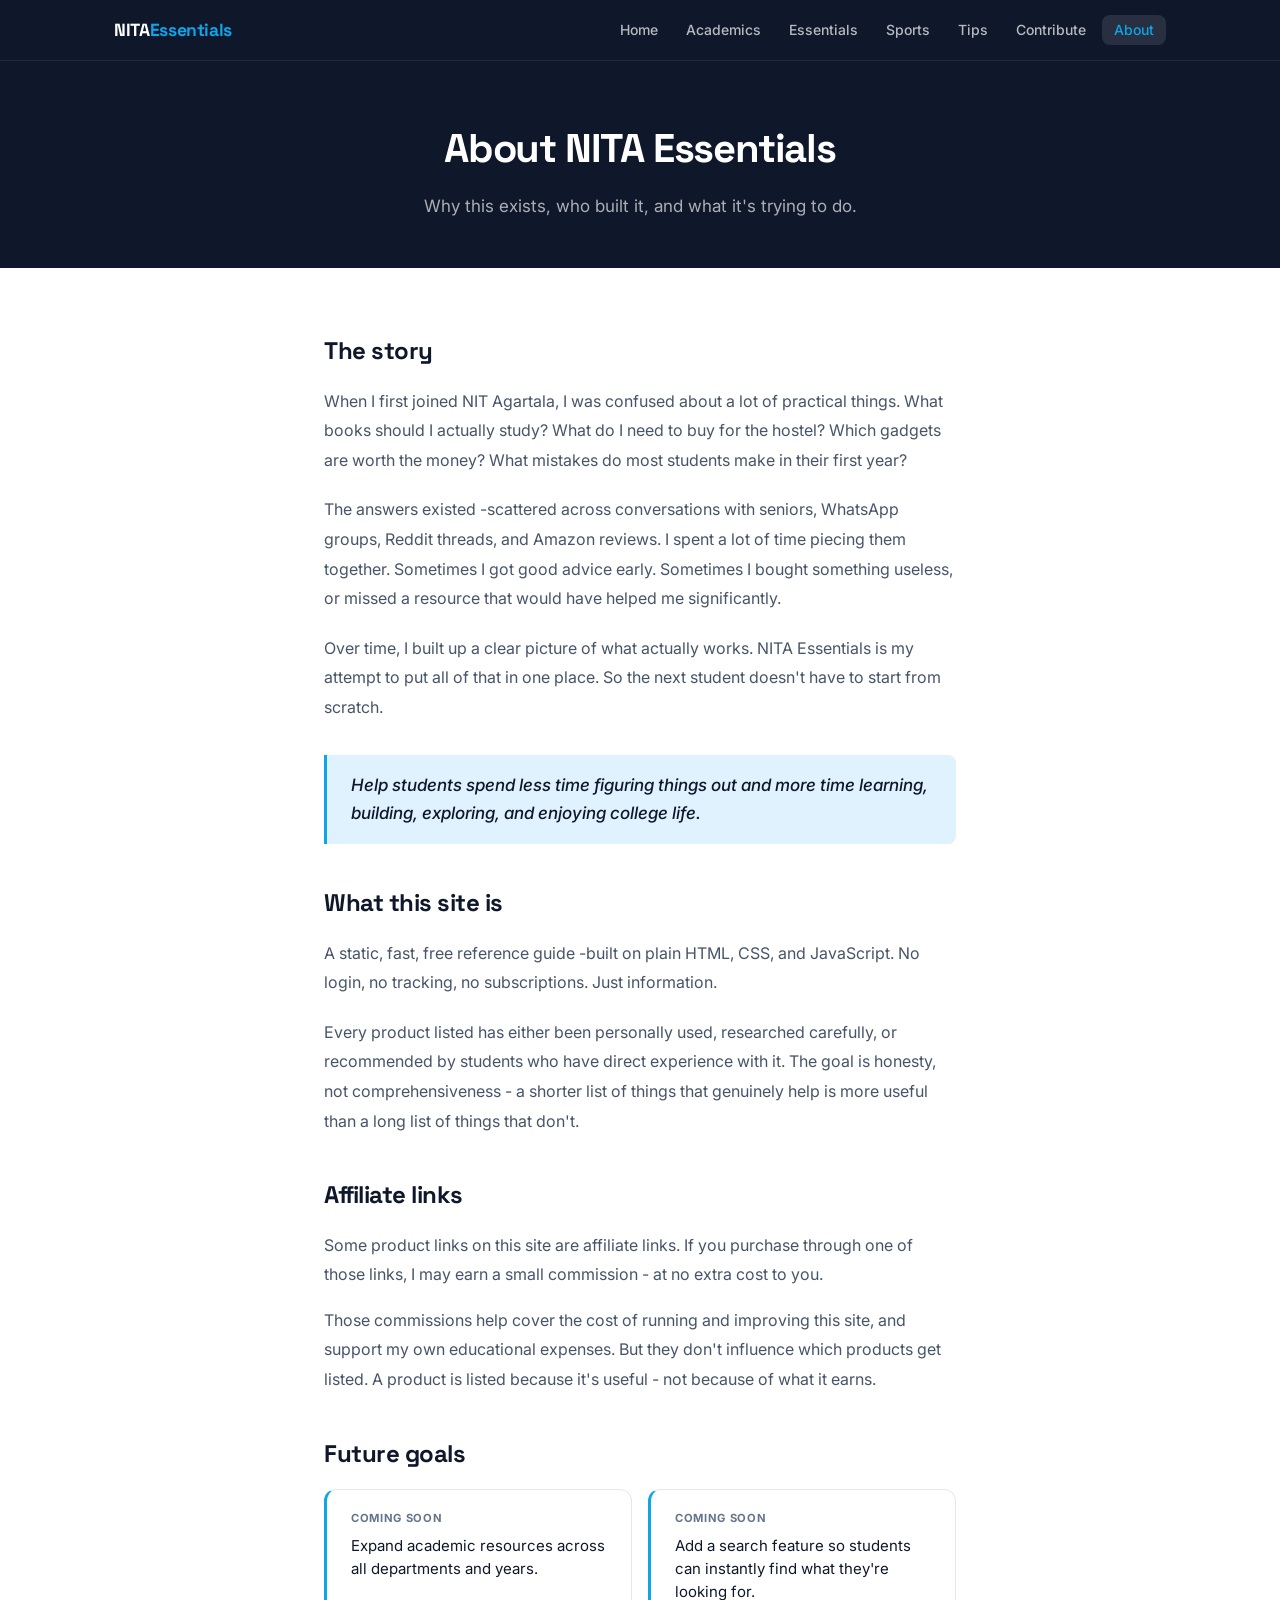
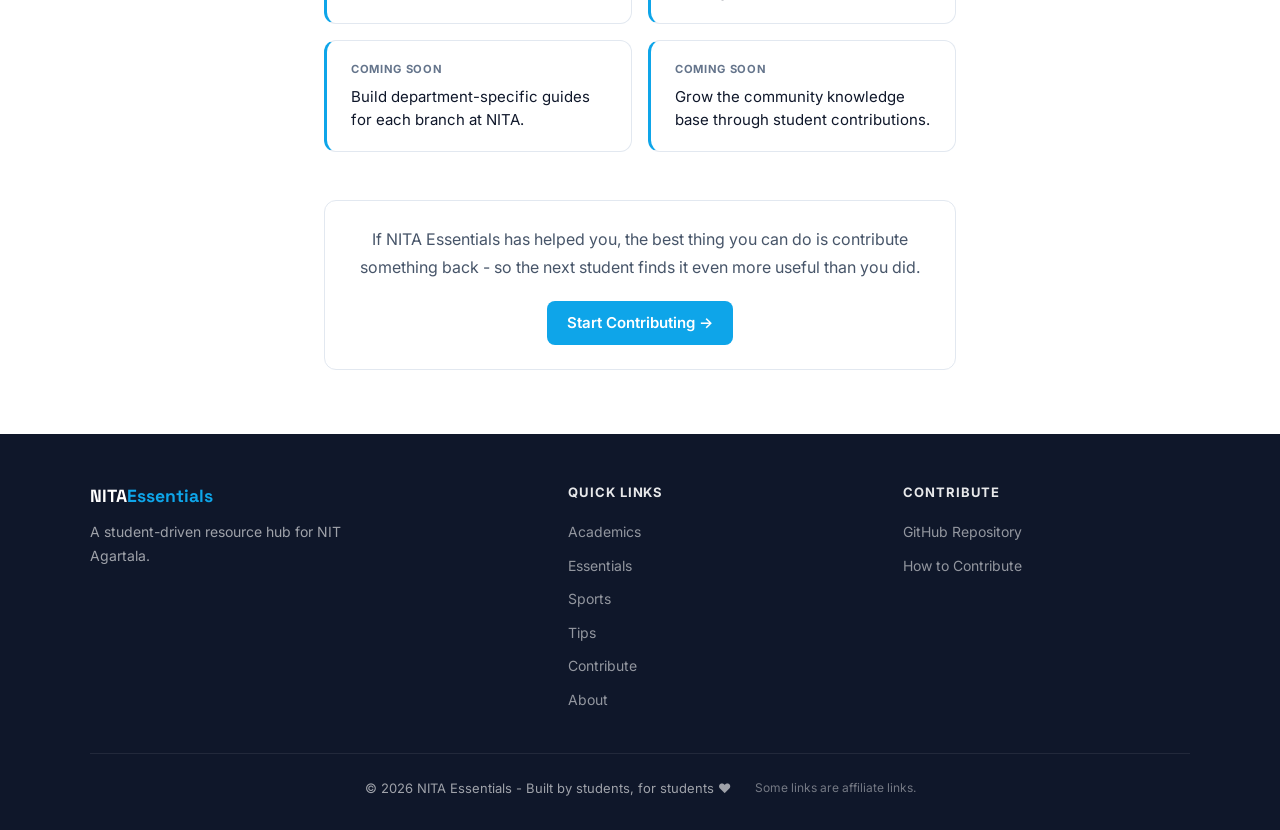
==== commit 72385195: "Enable Google tag for analytics tracking Uncomment Google tag (gtag.js) script for tracking." ====
--- a/about.html
+++ b/about.html
@@ -1,11 +1,22 @@
 <!DOCTYPE html>
 <html lang="en">
 <head>
+ <!-- 
+  Google tag (gtag.js)
+<script async src="https://www.googletagmanager.com/gtag/js?id=G-L8GYV0HE63"></script>
+<script>
+  window.dataLayer = window.dataLayer || [];
+  function gtag(){dataLayer.push(arguments);}
+  gtag('js', new Date());
+
+  gtag('config', 'G-L8GYV0HE63');
+</script> 
+  -->
   <meta charset="UTF-8" />
   <meta name="viewport" content="width=device-width, initial-scale=1.0" />
-  <title>About -National Institute of Technology Agartala Essentials</title>
+  <title>About -NITA Essentials</title>
   <meta name="description" content="Why NITA Essentials was created, who it's for, and the story behind it." />
-  <link rel="stylesheet" href="./css/styles.css" />
+  <link rel="stylesheet" href="styles.css" />
   <!-- ICON For NITA-Essential -->
    <link rel="apple-touch-icon" sizes="180x180" href="./icon/apple-touch-icon.png">
     <link rel="icon" type="image/png" sizes="32x32" href="./icon/favicon-32x32.png">
--- a/styles.css
+++ b/styles.css
@@ -0,0 +1,833 @@
+/* ===== NITA ESSENTIALS - Main Stylesheet ===== */
+/* Design: Deep navy + electric teal + warm amber on off-white canvas */
+/* Font stack: Space Grotesk display, Inter body */
+
+@import url('https://fonts.googleapis.com/css2?family=Space+Grotesk:wght@400;500;600;700&family=Inter:wght@400;500;600&display=swap');
+
+:root {
+  --navy: #0f172a;
+  --navy-mid: #1e293b;
+  --teal: #0ea5e9;
+  --teal-dark: #0284c7;
+  --teal-light: #e0f2fe;
+  --amber: #f59e0b;
+  --amber-light: #fef3c7;
+  --off-white: #f8fafc;
+  --surface: #ffffff;
+  --muted: #64748b;
+  --border: #e2e8f0;
+  --text: #0f172a;
+  --text-light: #475569;
+  --radius: 12px;
+  --radius-sm: 8px;
+  --shadow: 0 1px 3px rgba(0,0,0,0.07), 0 4px 12px rgba(0,0,0,0.06);
+  --shadow-hover: 0 4px 12px rgba(14,165,233,0.15), 0 8px 24px rgba(0,0,0,0.1);
+}
+
+*, *::before, *::after { box-sizing: border-box; margin: 0; padding: 0; }
+
+html { scroll-behavior: smooth; }
+
+body {
+  font-family: 'Inter', -apple-system, sans-serif;
+  background: var(--off-white);
+  color: var(--text);
+  line-height: 1.6;
+  font-size: 16px;
+}
+
+/* ===== NAVIGATION ===== */
+nav {
+  background: var(--navy);
+  position: sticky;
+  top: 0;
+  z-index: 100;
+  border-bottom: 1px solid rgba(255,255,255,0.08);
+}
+
+.nav-inner {
+  max-width: 1100px;
+  margin: 0 auto;
+  padding: 0 1.5rem;
+  display: flex;
+  align-items: center;
+  justify-content: space-between;
+  height: 60px;
+}
+
+.nav-logo {
+  font-family: 'Space Grotesk', sans-serif;
+  font-weight: 700;
+  font-size: 1.1rem;
+  color: white;
+  text-decoration: none;
+  letter-spacing: -0.02em;
+}
+
+.nav-logo span { color: var(--teal); }
+
+.nav-links {
+  display: flex;
+  gap: 0.25rem;
+  list-style: none;
+}
+
+.nav-links a {
+  color: rgba(255,255,255,0.7);
+  text-decoration: none;
+  padding: 0.4rem 0.75rem;
+  border-radius: var(--radius-sm);
+  font-size: 0.875rem;
+  font-weight: 500;
+  transition: all 0.15s;
+}
+
+.nav-links a:hover,
+.nav-links a.active {
+  color: white;
+  background: rgba(255,255,255,0.1);
+}
+
+.nav-links a.active { color: var(--teal); }
+
+.hamburger {
+  display: none;
+  flex-direction: column;
+  gap: 5px;
+  cursor: pointer;
+  background: none;
+  border: none;
+  padding: 4px;
+}
+
+.hamburger span {
+  display: block;
+  width: 22px;
+  height: 2px;
+  background: white;
+  border-radius: 2px;
+  transition: all 0.25s;
+}
+
+/* ===== LAYOUT ===== */
+.container {
+  max-width: 1100px;
+  margin: 0 auto;
+  padding: 0 1.5rem;
+}
+
+.page-hero {
+  background: var(--navy);
+  padding: 3.5rem 1.5rem 3rem;
+  text-align: center;
+}
+
+.page-hero h1 {
+  font-family: 'Space Grotesk', sans-serif;
+  font-size: clamp(1.75rem, 4vw, 2.5rem);
+  font-weight: 700;
+  color: white;
+  letter-spacing: -0.03em;
+  margin-bottom: 0.75rem;
+}
+
+.page-hero p {
+  color: rgba(255,255,255,0.65);
+  max-width: 520px;
+  margin: 0 auto;
+  font-size: 1.0625rem;
+}
+
+.section {
+  padding: 4rem 1.5rem;
+}
+
+.section-alt { background: var(--surface); }
+
+.section-title {
+  font-family: 'Space Grotesk', sans-serif;
+  font-size: 1.5rem;
+  font-weight: 700;
+  letter-spacing: -0.02em;
+  margin-bottom: 0.5rem;
+  color: var(--navy);
+}
+
+.section-sub {
+  color: var(--muted);
+  margin-bottom: 2.5rem;
+  font-size: 0.9375rem;
+}
+
+/* ===== BUTTONS ===== */
+.btn {
+  display: inline-flex;
+  align-items: center;
+  gap: 0.4rem;
+  padding: 0.625rem 1.25rem;
+  border-radius: var(--radius-sm);
+  font-weight: 600;
+  font-size: 0.9375rem;
+  text-decoration: none;
+  transition: all 0.15s;
+  cursor: pointer;
+  border: none;
+  font-family: inherit;
+}
+
+.btn-primary {
+  background: var(--teal);
+  color: white;
+}
+
+.btn-primary:hover {
+  background: var(--teal-dark);
+  transform: translateY(-1px);
+  box-shadow: 0 4px 12px rgba(14,165,233,0.35);
+}
+
+.btn-outline {
+  background: transparent;
+  color: var(--teal);
+  border: 1.5px solid var(--teal);
+}
+
+.btn-outline:hover {
+  background: var(--teal-light);
+}
+
+.btn-ghost {
+  background: rgba(255,255,255,0.1);
+  color: white;
+  border: 1.5px solid rgba(255,255,255,0.2);
+}
+
+.btn-ghost:hover {
+  background: rgba(255,255,255,0.18);
+}
+
+.btn-sm {
+  padding: 0.4rem 0.875rem;
+  font-size: 0.8125rem;
+}
+
+/* code for the discord and start contri buttonn in the academics tab */
+.button-group{
+    display:flex;
+    justify-content:center;
+    align-items:center;
+    gap:1rem;
+    flex-wrap:wrap;
+}
+
+.discord-btn{
+  background:#5865F2;
+}
+
+.discord-btn:hover{
+  background:#ffffff;
+  color: #5865F2;
+}
+
+.discord-btn img{
+    width:20px;
+    height:20px;
+    object-fit:contain;
+}
+/* ===== CARDS ===== */
+.card-grid {
+  display: grid;
+  grid-template-columns: repeat(auto-fill, minmax(300px, 1fr));
+  gap: 1.25rem;
+}
+
+.card {
+  background: var(--surface);
+  border: 1px solid var(--border);
+  border-radius: var(--radius);
+  padding: 1.5rem;
+  transition: all 0.2s;
+}
+
+.card:hover {
+  border-color: var(--teal);
+  box-shadow: var(--shadow-hover);
+  transform: translateY(-2px);
+}
+
+.card-icon {
+  width: 44px;
+  height: 44px;
+  background: var(--teal-light);
+  border-radius: 10px;
+  display: flex;
+  align-items: center;
+  justify-content: center;
+  font-size: 1.25rem;
+  margin-bottom: 1rem;
+}
+
+.card h3 {
+  font-family: 'Space Grotesk', sans-serif;
+  font-size: 1.0625rem;
+  font-weight: 600;
+  margin-bottom: 0.5rem;
+  letter-spacing: -0.01em;
+}
+
+.card p {
+  color: var(--text-light);
+  font-size: 0.875rem;
+  line-height: 1.6;
+  margin-bottom: 1.25rem;
+}
+
+.card-tags {
+  display: flex;
+  flex-wrap: wrap;
+  gap: 0.375rem;
+  margin-bottom: 1.25rem;
+}
+
+.tag {
+  font-size: 0.75rem;
+  font-weight: 500;
+  padding: 0.2rem 0.6rem;
+  border-radius: 999px;
+  background: var(--teal-light);
+  color: var(--teal-dark);
+}
+
+.tag-amber {
+  background: var(--amber-light);
+  color: #92400e;
+}
+
+/* ===== PRODUCT CARDS ===== */
+.product-grid {
+  display: grid;
+  grid-template-columns: repeat(auto-fill, minmax(260px, 1fr));
+  gap: 1.25rem;
+}
+
+.product-card {
+  background: var(--surface);
+  border: 1px solid var(--border);
+  border-radius: var(--radius);
+  overflow: hidden;
+  transition: all 0.2s;
+  display: flex;
+  flex-direction: column;
+}
+
+.product-card:hover {
+  border-color: var(--teal);
+  box-shadow: var(--shadow-hover);
+  transform: translateY(-2px);
+}
+
+.product-img {
+  width: 100%;
+  height: 200px;
+  object-fit: contain;
+  background: #f1f5f9;
+  padding: 1rem;
+}
+
+.product-img-placeholder {
+  width: 100%;
+  height: 200px;
+  background: linear-gradient(135deg, #e2e8f0, #cbd5e1);
+  display: flex;
+  align-items: center;
+  justify-content: center;
+  font-size: 2.5rem;
+}
+
+.product-body {
+  padding: 1.25rem;
+  flex: 1;
+  display: flex;
+  flex-direction: column;
+}
+
+.product-cat {
+  font-size: 0.75rem;
+  font-weight: 600;
+  text-transform: uppercase;
+  letter-spacing: 0.05em;
+  color: var(--teal-dark);
+  margin-bottom: 0.4rem;
+}
+
+.product-name {
+  font-family: 'Space Grotesk', sans-serif;
+  font-size: 1rem;
+  font-weight: 600;
+  letter-spacing: -0.01em;
+  margin-bottom: 0.625rem;
+  color: var(--navy);
+  line-height: 1.4;
+}
+
+.product-desc {
+  font-size: 0.8125rem;
+  color: var(--text-light);
+  line-height: 1.55;
+  margin-bottom: 1rem;
+  flex: 1;
+}
+
+.product-footer {
+  display: flex;
+  align-items: center;
+  justify-content: space-between;
+  gap: 0.5rem;
+  margin-top: auto;
+}
+
+/* ===== TIPS ===== */
+.tips-grid {
+  display: grid;
+  grid-template-columns: repeat(auto-fill, minmax(280px, 1fr));
+  gap: 1rem;
+}
+
+.tip-card {
+  background: var(--surface);
+  border: 1px solid var(--border);
+  border-radius: var(--radius);
+  padding: 1.25rem 1.25rem 1.25rem 1.5rem;
+  border-left: 3px solid var(--teal);
+  transition: all 0.15s;
+}
+
+.tip-card:hover {
+  box-shadow: var(--shadow);
+  border-left-color: var(--amber);
+}
+
+.tip-category {
+  font-size: 0.7rem;
+  font-weight: 700;
+  text-transform: uppercase;
+  letter-spacing: 0.06em;
+  color: var(--muted);
+  margin-bottom: 0.35rem;
+}
+
+.tip-card p {
+  font-size: 0.9375rem;
+  color: var(--text);
+  line-height: 1.55;
+}
+
+/* ===== Buy and sell btn ===== */
+
+.whatsapp-btn {
+    display: inline-flex;
+    align-items: center;
+    gap: 8px;
+    
+    border-color: #25D366 !important;
+    border-width: 1.5px !important;
+    
+}
+
+.whatsapp-icon {
+    width: 20px;
+    height: 20px;
+}
+
+.whatsapp-btn:hover {
+    background-color: #4AE07D !important;
+    border-color: #4AE07D !important;
+    color: white !important;
+}
+.whatsapp-btn span {
+    color:   #25D366 !important;
+}
+
+.whatsapp-btn:hover span {
+    color: white !important;
+}
+
+
+
+/* ===== ACCORDION ===== */
+.accordion-item {
+  border: 1px solid var(--border);
+  border-radius: var(--radius-sm);
+  margin-bottom: 0.5rem;
+  overflow: hidden;
+}
+
+.accordion-header {
+  width: 100%;
+  background: var(--surface);
+  border: none;
+  padding: 1rem 1.25rem;
+  text-align: left;
+  font-family: 'Space Grotesk', sans-serif;
+  font-size: 1rem;
+  font-weight: 600;
+  color: var(--navy);
+  cursor: pointer;
+  display: flex;
+  justify-content: space-between;
+  align-items: center;
+  transition: background 0.15s;
+}
+
+.accordion-header:hover { background: #f8fafc; }
+
+.accordion-header.open { background: var(--teal-light); color: var(--teal-dark); }
+
+.accordion-icon {
+  font-size: 1.25rem;
+  transition: transform 0.2s;
+  flex-shrink: 0;
+}
+
+.accordion-header.open .accordion-icon { transform: rotate(45deg); }
+
+.accordion-body {
+  display: none;
+  padding: 0 1.25rem 1.25rem;
+  background: var(--surface);
+}
+
+.accordion-body.open { display: block; }
+
+/* ===== CATEGORY FILTER ===== */
+.filter-bar {
+  display: flex;
+  flex-wrap: wrap;
+  gap: 0.5rem;
+  margin-bottom: 2rem;
+}
+
+.filter-btn {
+  padding: 0.4rem 1rem;
+  border-radius: 999px;
+  border: 1.5px solid var(--border);
+  background: var(--surface);
+  color: var(--muted);
+  font-size: 0.875rem;
+  font-weight: 500;
+  cursor: pointer;
+  transition: all 0.15s;
+  font-family: inherit;
+}
+
+.filter-btn:hover,
+.filter-btn.active {
+  border-color: var(--teal);
+  color: var(--teal-dark);
+  background: var(--teal-light);
+}
+
+/* ===== HERO (index) ===== */
+.hero {
+  background: var(--navy);
+  padding: 5rem 1.5rem 4.5rem;
+  position: relative;
+  overflow: hidden;
+}
+
+.hero::before {
+  content: '';
+  position: absolute;
+  top: -60px;
+  right: -80px;
+  width: 400px;
+  height: 400px;
+  background: radial-gradient(circle, rgba(14,165,233,0.12) 0%, transparent 70%);
+  pointer-events: none;
+}
+
+.hero-inner {
+  max-width: 680px;
+  margin: 0 auto;
+  text-align: center;
+  position: relative;
+}
+
+.hero-eyebrow {
+  display: inline-block;
+  background: rgba(14,165,233,0.15);
+  color: var(--teal);
+  font-size: 0.75rem;
+  font-weight: 700;
+  text-transform: uppercase;
+  letter-spacing: 0.1em;
+  padding: 0.35rem 0.875rem;
+  border-radius: 999px;
+  margin-bottom: 1.5rem;
+  border: 1px solid rgba(14,165,233,0.25);
+}
+
+.hero h1 {
+  font-family: 'Space Grotesk', sans-serif;
+  font-size: clamp(2rem, 5vw, 3.25rem);
+  font-weight: 700;
+  color: white;
+  letter-spacing: -0.04em;
+  line-height: 1.15;
+  margin-bottom: 1.25rem;
+}
+
+.hero h1 span { color: var(--teal); }
+
+.hero p {
+  color: rgba(255,255,255,0.65);
+  font-size: 1.0625rem;
+  max-width: 520px;
+  margin: 0 auto 2.25rem;
+  line-height: 1.7;
+}
+
+.hero-btns {
+  display: flex;
+  gap: 0.75rem;
+  justify-content: center;
+  flex-wrap: wrap;
+}
+
+/* ===== STATS BAR ===== */
+.stats-bar {
+  background: var(--surface);
+  border-bottom: 1px solid var(--border);
+  padding: 1.5rem;
+}
+
+.stats-inner {
+  max-width: 1100px;
+  margin: 0 auto;
+  display: flex;
+  justify-content: center;
+  gap: 3rem;
+  flex-wrap: wrap;
+}
+
+.stat {
+  text-align: center;
+}
+
+.stat-num {
+  font-family: 'Space Grotesk', sans-serif;
+  font-size: 1.5rem;
+  font-weight: 700;
+  color: var(--navy);
+  display: block;
+}
+
+.stat-label {
+  font-size: 0.8125rem;
+  color: var(--muted);
+}
+
+/* ===== FOOTER ===== */
+footer {
+  background: var(--navy);
+  color: rgba(255,255,255,0.6);
+  padding: 3rem 1.5rem 2rem;
+}
+
+.footer-inner {
+  max-width: 1100px;
+  margin: 0 auto;
+  display: grid;
+  grid-template-columns: 1.5fr 1fr 1fr;
+  gap: 3rem;
+}
+
+.footer-brand h3 {
+  font-family: 'Space Grotesk', sans-serif;
+  font-size: 1.1rem;
+  font-weight: 700;
+  color: white;
+  margin-bottom: 0.625rem;
+}
+
+.footer-brand h3 span { color: var(--teal); }
+
+.footer-brand p {
+  font-size: 0.875rem;
+  line-height: 1.65;
+  max-width: 280px;
+}
+
+.footer-col h4 {
+  font-size: 0.8125rem;
+  font-weight: 700;
+  text-transform: uppercase;
+  letter-spacing: 0.07em;
+  color: rgba(255,255,255,0.9);
+  margin-bottom: 1rem;
+}
+
+.footer-col ul {
+  list-style: none;
+  display: flex;
+  flex-direction: column;
+  gap: 0.5rem;
+}
+
+.footer-col a {
+  color: rgba(255,255,255,0.55);
+  text-decoration: none;
+  font-size: 0.875rem;
+  transition: color 0.15s;
+}
+
+.footer-col a:hover { color: var(--teal); }
+
+.footer-bottom {
+  max-width: 1100px;
+  margin: 2.5rem auto 0;
+  padding-top: 1.5rem;
+  border-top: 1px solid rgba(255,255,255,0.08);
+  font-size: 0.8125rem;
+  display: flex;
+  justify-content: center;
+  align-items: center;
+  flex-wrap: wrap;
+  gap: 1rem 1.5rem;
+  text-align: center;
+}
+
+.footer-bottom-actions {
+  display: flex;
+  align-items: center;
+  justify-content: center;
+  gap: 0.75rem 1rem;
+  flex-wrap: wrap;
+  flex: 1 1 100%;
+}
+
+.footer-bottom-actions > span {
+  flex: 1 1 100%;
+  order: 2;
+}
+
+.footer-discord-link {
+  min-height: 48px;
+  padding: 0.7rem 1.4rem;
+  display: inline-flex;
+  align-items: center;
+  justify-content: center;
+  gap: 0.5rem;
+  color: white;
+  background: #5865f2;
+  border: 1px solid rgba(255,255,255,0.2);
+  border-radius: var(--radius-sm);
+  font-size: 0.95rem;
+  font-weight: 700;
+  text-decoration: none;
+  transition: all 0.15s;
+  box-shadow: 0 8px 18px rgba(88,101,242,0.22);
+}
+
+.footer-discord-link:hover {
+  color: white;
+  background: #4752c4;
+  border-color: rgba(255,255,255,0.32);
+  transform: translateY(-1px);
+}
+
+.footer-discord-link svg {
+  width: 20px;
+  height: 20px;
+  fill: currentColor;
+}
+
+/* ===== CONTRIBUTE PAGE ===== */
+.steps-list {
+  display: flex;
+  flex-direction: column;
+  gap: 1.25rem;
+  counter-reset: steps;
+}
+
+.step-item {
+  display: flex;
+  gap: 1.25rem;
+  align-items: flex-start;
+}
+
+.step-num {
+  width: 36px;
+  height: 36px;
+  border-radius: 50%;
+  background: var(--teal);
+  color: white;
+  font-weight: 700;
+  font-size: 0.875rem;
+  display: flex;
+  align-items: center;
+  justify-content: center;
+  flex-shrink: 0;
+  margin-top: 2px;
+}
+
+.step-text h4 {
+  font-weight: 600;
+  margin-bottom: 0.25rem;
+  font-size: 0.9375rem;
+}
+
+.step-text p {
+  font-size: 0.875rem;
+  color: var(--text-light);
+}
+
+/* ===== NOTICE BOX ===== */
+.notice {
+  background: var(--amber-light);
+  border: 1px solid #fcd34d;
+  border-radius: var(--radius-sm);
+  padding: 1rem 1.25rem;
+  font-size: 0.875rem;
+  color: #78350f;
+  display: flex;
+  gap: 0.625rem;
+  align-items: flex-start;
+  grid-column: 1 / -1;
+}
+
+/* ===== MOBILE ===== */
+@media (max-width: 768px) {
+  .nav-links {
+    display: none;
+    position: absolute;
+    top: 60px;
+    left: 0;
+    right: 0;
+    background: var(--navy-mid);
+    flex-direction: column;
+    padding: 1rem;
+    border-bottom: 1px solid rgba(255,255,255,0.1);
+    gap: 0.25rem;
+  }
+
+  .nav-links.open { display: flex; }
+
+  .hamburger { display: flex; }
+
+  .footer-inner {
+    grid-template-columns: 1fr;
+    gap: 2rem;
+  }
+
+  .stats-inner { gap: 1.5rem; }
+}
+
+@media (max-width: 480px) {
+  .hero { padding: 3.5rem 1rem 3rem; }
+  .section { padding: 2.5rem 1rem; }
+  .page-hero { padding: 2.5rem 1rem 2rem; }
+  .product-grid, .card-grid, .tips-grid {
+    grid-template-columns: 1fr;
+  }
+}
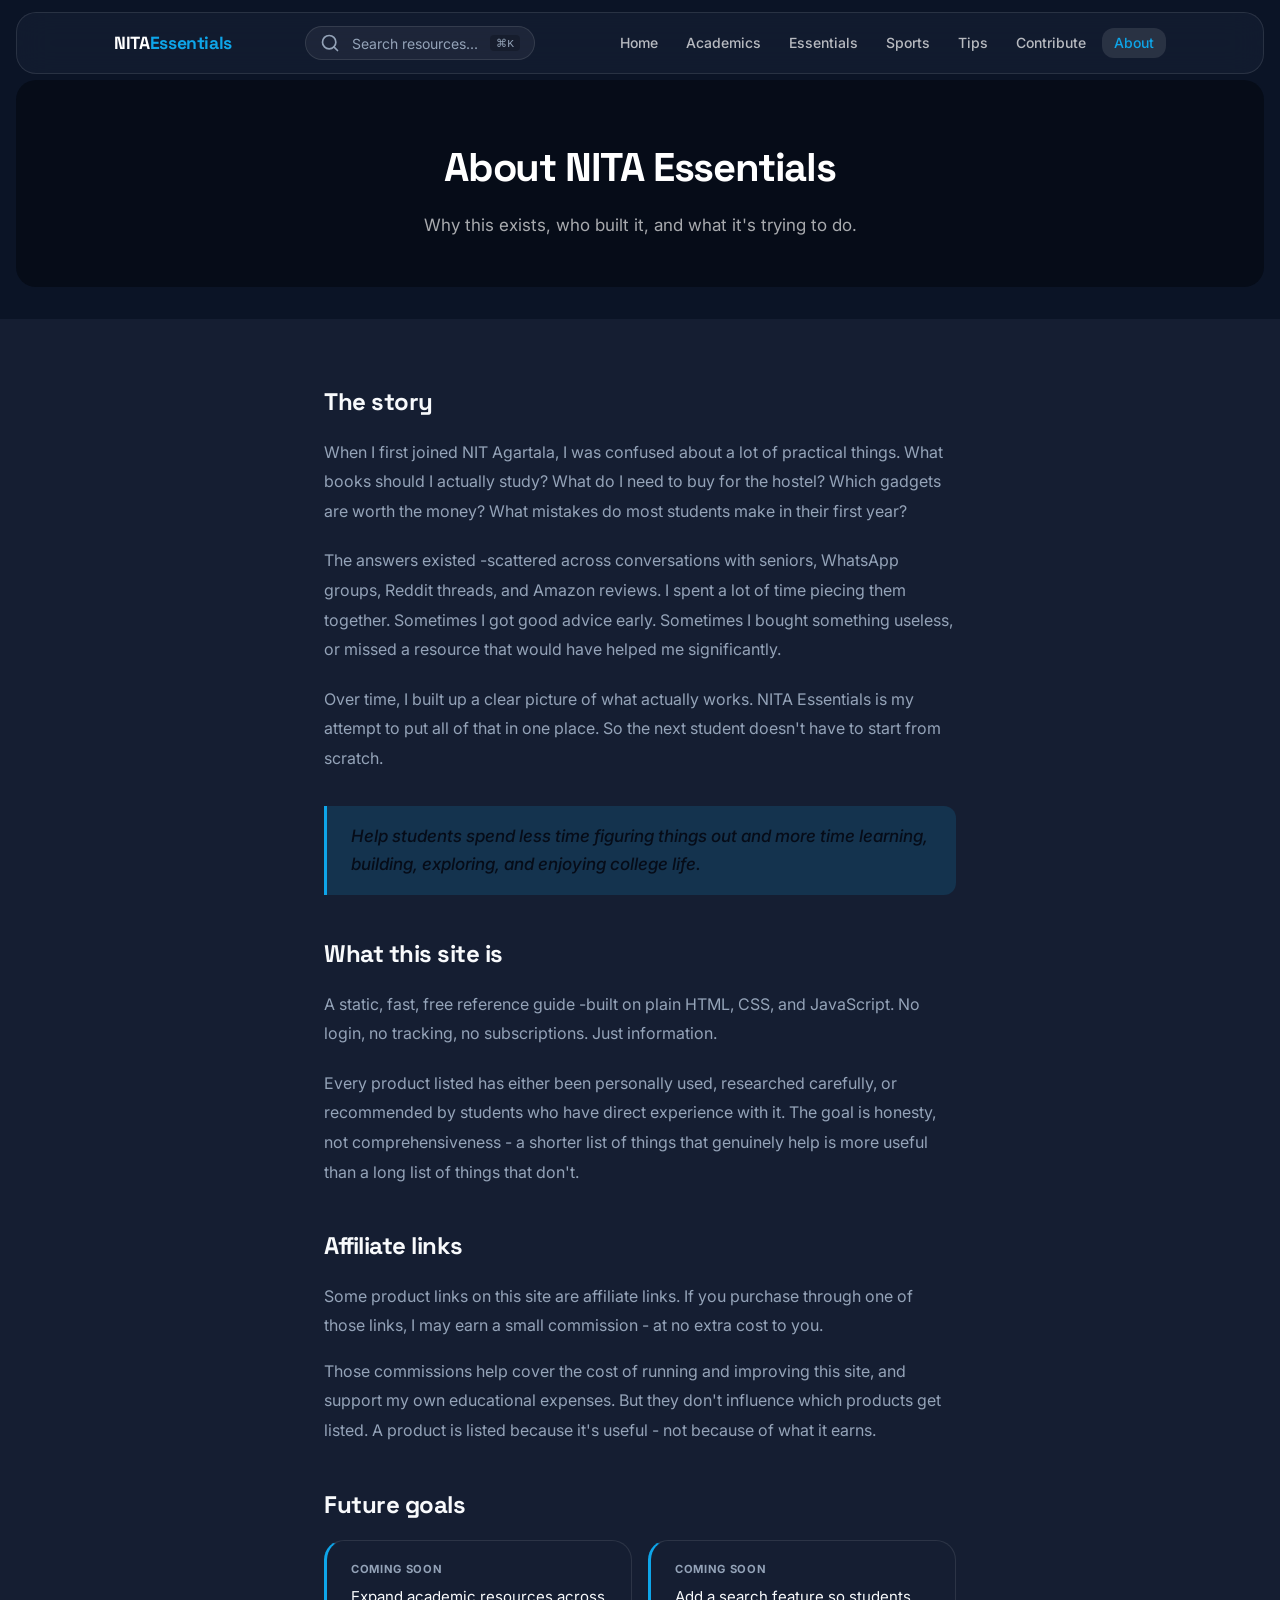
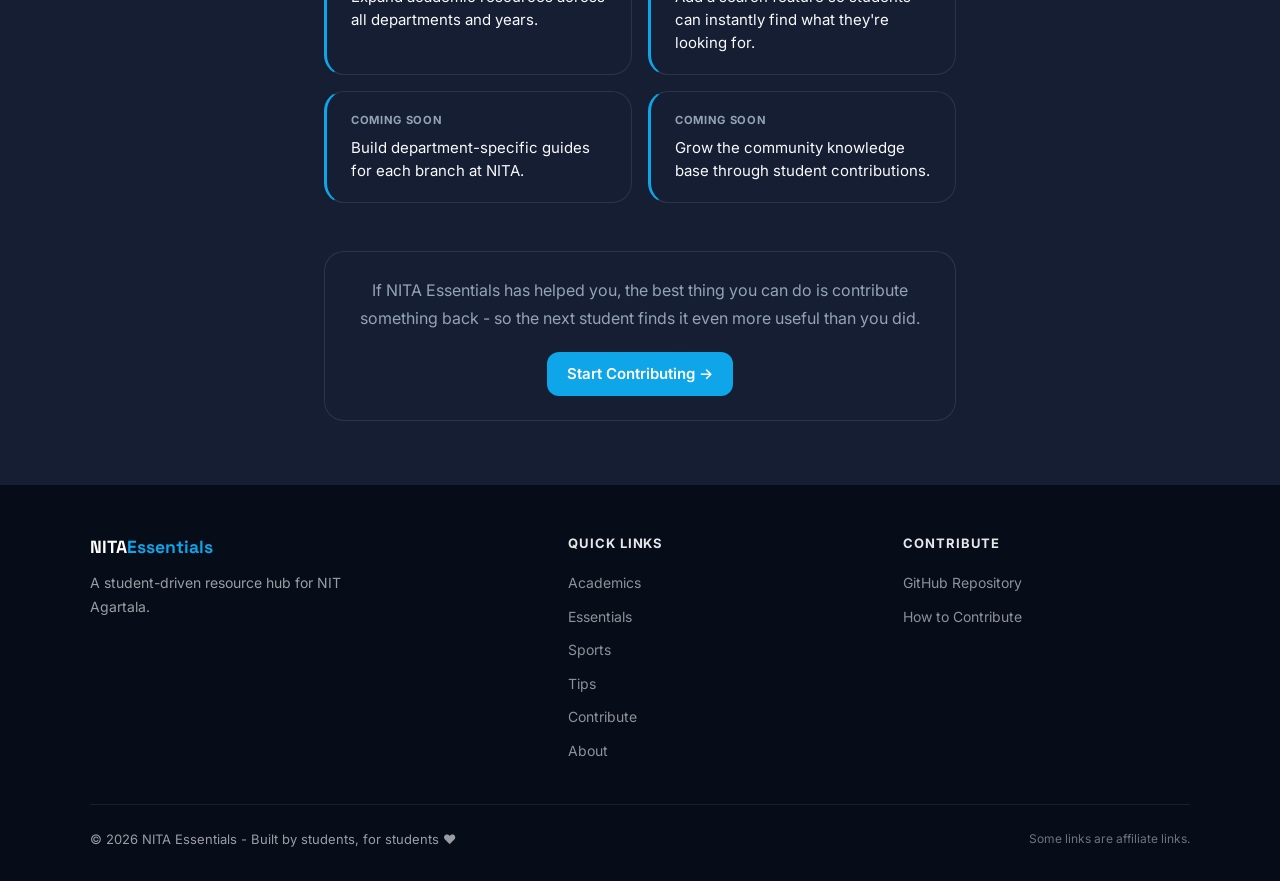
==== commit 08a7f1e4: "Glassmorphing and color change glassmorphing and color change.....color change pehle 5-10 line mein " ====
--- a/about.html
+++ b/about.html
@@ -1,22 +1,11 @@
 <!DOCTYPE html>
 <html lang="en">
 <head>
- <!-- 
-  Google tag (gtag.js)
-<script async src="https://www.googletagmanager.com/gtag/js?id=G-L8GYV0HE63"></script>
-<script>
-  window.dataLayer = window.dataLayer || [];
-  function gtag(){dataLayer.push(arguments);}
-  gtag('js', new Date());
-
-  gtag('config', 'G-L8GYV0HE63');
-</script> 
-  -->
   <meta charset="UTF-8" />
   <meta name="viewport" content="width=device-width, initial-scale=1.0" />
-  <title>About -NITA Essentials</title>
+  <title>About -National Institute of Technology Agartala Essentials</title>
   <meta name="description" content="Why NITA Essentials was created, who it's for, and the story behind it." />
-  <link rel="stylesheet" href="styles.css" />
+  <link rel="stylesheet" href="./css/styles.css" />
   <!-- ICON For NITA-Essential -->
    <link rel="apple-touch-icon" sizes="180x180" href="./icon/apple-touch-icon.png">
     <link rel="icon" type="image/png" sizes="32x32" href="./icon/favicon-32x32.png">
@@ -34,6 +23,21 @@
     </script>
  
 </head>
+<div class="search-modal" id="searchModal">
+  <div class="search-modal-backdrop" id="searchBackdrop"></div>
+  <div class="search-modal-content">
+    <div class="search-header">
+      <svg class="search-icon" width="24" height="24" viewBox="0 0 24 24" fill="none" stroke="currentColor" stroke-width="2">
+        <circle cx="11" cy="11" r="8"></circle><line x1="21" y1="21" x2="16.65" y2="16.65"></line>
+      </svg>
+      <input type="text" id="searchInput" placeholder="Search academics, sports, essentials..." autocomplete="off">
+      <button class="close-search" id="closeSearch">ESC</button>
+    </div>
+    <div class="search-results" id="searchResults">
+      <div class="search-placeholder">Start typing to search across NITA Essentials</div>
+    </div>
+  </div>
+</div>
 <body>
 
 <nav>
@@ -41,6 +45,14 @@
     <a href="index.html" class="nav-logo">NITA<span>Essentials</span></a>
     <button class="hamburger" id="hamburger" aria-label="Toggle menu">
       <span></span><span></span><span></span>
+      <button class="search-trigger" aria-label="Open Search">
+  <svg width="20" height="20" viewBox="0 0 24 24" fill="none" stroke="currentColor" stroke-width="2" stroke-linecap="round" stroke-linejoin="round">
+    <circle cx="11" cy="11" r="8"></circle>
+    <line x1="21" y1="21" x2="16.65" y2="16.65"></line>
+  </svg>
+  <span>Search resources...</span>
+  <kbd>⌘K</kbd>
+</button>
     </button>
     <ul class="nav-links" id="nav-links">
       <li><a href="index.html">Home</a></li>
--- a/css/styles.css
+++ b/css/styles.css
@@ -0,0 +1,1051 @@
+/* ===== NITA ESSENTIALS - Main Stylesheet ===== */
+/* Design: Deep navy + electric teal + warm amber on off-white canvas */
+/* Font stack: Space Grotesk display, Inter body */
+
+@import url('https://fonts.googleapis.com/css2?family=Space+Grotesk:wght@400;500;600;700&family=Inter:wght@400;500;600&display=swap');
+
+:root {
+  /* Redesigned Premium Blue Theme */
+  --bg-blue: #0b1426;       /* Deep rich blue for the main background */
+  --surface: #151e32;       /* Slightly lighter blue for cards to stand out */
+  --navy: #060c18;          /* Ultra-dark blue for hero/footer sections */
+  
+  --teal: #0ea5e9;
+  --teal-dark: #38bdf8;     /* Lightened for dark mode visibility */
+  --teal-light: rgba(14, 165, 233, 0.15); 
+  
+  --amber: #f59e0b;
+  --amber-light: rgba(245, 158, 11, 0.15);
+  
+  /* Text explicitly set to light colors for perfect visibility */
+  --text: #f8fafc;          
+  --text-light: #94a3b8;    
+  --border: rgba(255, 255, 255, 0.1); /* Subtle borders */
+  
+  /* Increased border radius for a softer, 'more rounded' feel */
+  --radius: 20px;
+  --radius-sm: 12px;
+  
+  /* Layered Shadows */
+  --shadow: 0 4px 6px -1px rgba(0, 0, 0, 0.2), 0 2px 4px -2px rgba(0, 0, 0, 0.1);
+  --shadow-hover: 0 20px 25px -5px rgba(14, 165, 233, 0.15), 0 8px 10px -6px rgba(14, 165, 233, 0.1);
+  
+  /* Smooth Animation Curves */
+  --transition-smooth: 0.3s cubic-bezier(0.4, 0, 0.2, 1);
+  --transition-bounce: 0.4s cubic-bezier(0.34, 1.56, 0.64, 1);
+  
+  --nav-height: 60px;
+}
+
+*, *::before, *::after { box-sizing: border-box; margin: 0; padding: 0; }
+
+html { scroll-behavior: smooth; }
+
+body {
+  font-family: 'Inter', -apple-system, sans-serif;
+  background: var(--bg-blue);
+  color: var(--text);
+  line-height: 1.6;
+  font-size: 16px;
+  /* Account for the floating nav spacing */
+  padding-top: calc(var(--nav-height) + 20px); 
+}
+
+/* ===== NAVIGATION (Floating & Glassmorphic) ===== */
+nav {
+  background: rgba(21, 30, 50, 0.75);
+  backdrop-filter: blur(16px);
+  -webkit-backdrop-filter: blur(16px);
+  position: fixed;
+  top: 12px;
+  left: 16px;
+  right: 16px;
+  z-index: 100;
+  border: 1px solid var(--border);
+  border-radius: var(--radius); /* Rounded floating navbar */
+  transition: transform var(--transition-smooth);
+}
+
+nav.nav-hidden {
+  transform: translateY(-120%); /* Hide completely past the margin */
+}
+
+.nav-inner {
+  max-width: 1100px;
+  margin: 0 auto;
+  padding: 0 1.5rem;
+  display: flex;
+  align-items: center;
+  justify-content: space-between;
+  height: var(--nav-height);
+}
+
+.nav-logo {
+  font-family: 'Space Grotesk', sans-serif;
+  font-weight: 700;
+  font-size: 1.1rem;
+  color: white;
+  text-decoration: none;
+  letter-spacing: -0.02em;
+}
+
+.nav-logo span { color: var(--teal); }
+
+.nav-links {
+  display: flex;
+  gap: 0.25rem;
+  list-style: none;
+}
+
+.nav-links a {
+  color: rgba(255,255,255,0.7);
+  text-decoration: none;
+  padding: 0.4rem 0.75rem;
+  border-radius: var(--radius-sm);
+  font-size: 0.875rem;
+  font-weight: 500;
+  transition: color var(--transition-smooth), background-color var(--transition-smooth);
+}
+
+.nav-links a:hover,
+.nav-links a.active {
+  color: white;
+  background: rgba(255,255,255,0.1);
+}
+
+.nav-links a.active { color: var(--teal); }
+
+.hamburger {
+  display: none;
+  flex-direction: column;
+  gap: 5px;
+  cursor: pointer;
+  background: none;
+  border: none;
+  padding: 4px;
+}
+
+.hamburger span {
+  display: block;
+  width: 22px;
+  height: 2px;
+  background: white;
+  border-radius: 2px;
+  transition: transform var(--transition-smooth), opacity var(--transition-smooth);
+}
+
+.hamburger.open span:nth-child(1) { transform: translateY(7px) rotate(45deg); }
+.hamburger.open span:nth-child(2) { opacity: 0; }
+.hamburger.open span:nth-child(3) { transform: translateY(-7px) rotate(-45deg); }
+
+/* ===== LAYOUT ===== */
+.container {
+  max-width: 1100px;
+  margin: 0 auto;
+  padding: 0 1.5rem;
+}
+
+.page-hero {
+  background: var(--navy);
+  padding: 3.5rem 1.5rem 3rem;
+  text-align: center;
+  border-radius: var(--radius);
+  margin: 0 16px 2rem;
+}
+
+.page-hero h1 {
+  font-family: 'Space Grotesk', sans-serif;
+  font-size: clamp(1.75rem, 4vw, 2.5rem);
+  font-weight: 700;
+  color: white;
+  letter-spacing: -0.03em;
+  margin-bottom: 0.75rem;
+}
+
+.page-hero p {
+  color: rgba(255,255,255,0.65);
+  max-width: 520px;
+  margin: 0 auto;
+  font-size: 1.0625rem;
+}
+
+.section {
+  padding: 4rem 1.5rem;
+}
+
+.section-alt { background: var(--surface); }
+
+.section-title {
+  font-family: 'Space Grotesk', sans-serif;
+  font-size: 1.5rem;
+  font-weight: 700;
+  letter-spacing: -0.02em;
+  margin-bottom: 0.5rem;
+  color: var(--text); /* Fixed from --navy for visibility */
+}
+
+.section-sub {
+  color: var(--text-light);
+  margin-bottom: 2.5rem;
+  font-size: 0.9375rem;
+}
+
+/* ===== BUTTONS ===== */
+.btn {
+  display: inline-flex;
+  align-items: center;
+  gap: 0.4rem;
+  padding: 0.625rem 1.25rem;
+  border-radius: var(--radius-sm);
+  font-weight: 600;
+  font-size: 0.9375rem;
+  text-decoration: none;
+  transition: background-color var(--transition-smooth), color var(--transition-smooth), border-color var(--transition-smooth), transform var(--transition-bounce), box-shadow var(--transition-smooth);
+  cursor: pointer;
+  border: none;
+  font-family: inherit;
+}
+
+.btn-primary {
+  background: var(--teal);
+  color: white;
+}
+
+.btn-primary:hover {
+  background: var(--teal-dark);
+  transform: translateY(-2px);
+  box-shadow: 0 4px 12px rgba(14,165,233,0.35);
+}
+
+.btn-outline {
+  background: transparent;
+  color: var(--teal);
+  border: 1.5px solid var(--teal);
+}
+
+.btn-outline:hover {
+  background: var(--teal-light);
+}
+
+.btn-ghost {
+  background: rgba(255,255,255,0.1);
+  color: white;
+  border: 1.5px solid rgba(255,255,255,0.2);
+}
+
+.btn-ghost:hover {
+  background: rgba(255,255,255,0.18);
+}
+
+.btn-sm {
+  padding: 0.4rem 0.875rem;
+  font-size: 0.8125rem;
+}
+
+.button-group{
+  display:flex;
+  justify-content:center;
+  align-items:center;
+  gap:1rem;
+  flex-wrap:wrap;
+}
+
+.discord-btn{
+  background:#5865F2;
+  transition: background-color var(--transition-smooth), color var(--transition-smooth);
+}
+
+.discord-btn:hover{
+  background:#ffffff;
+  color: #5865F2;
+}
+
+.discord-btn img{
+  width:20px;
+  height:20px;
+  object-fit:contain;
+}
+
+/* ===== CARDS ===== */
+.card-grid {
+  display: grid;
+  grid-template-columns: repeat(auto-fill, minmax(300px, 1fr));
+  gap: 1.25rem;
+}
+
+.card {
+  background: var(--surface);
+  border: 1px solid var(--border);
+  border-radius: var(--radius);
+  padding: 1.5rem;
+  transition: transform var(--transition-bounce), box-shadow var(--transition-smooth), border-color var(--transition-smooth);
+}
+
+.card:hover {
+  border-color: var(--teal);
+  box-shadow: var(--shadow-hover);
+  transform: translateY(-4px) scale(1.01);
+}
+
+.card-icon {
+  width: 44px;
+  height: 44px;
+  background: var(--teal-light);
+  border-radius: var(--radius-sm);
+  display: flex;
+  align-items: center;
+  justify-content: center;
+  font-size: 1.25rem;
+  margin-bottom: 1rem;
+}
+
+.card h3 {
+  font-family: 'Space Grotesk', sans-serif;
+  font-size: 1.0625rem;
+  font-weight: 600;
+  margin-bottom: 0.5rem;
+  letter-spacing: -0.01em;
+  color: var(--text); /* Fixed for visibility */
+}
+
+.card p {
+  color: var(--text-light);
+  font-size: 0.875rem;
+  line-height: 1.6;
+  margin-bottom: 1.25rem;
+}
+
+.card-tags {
+  display: flex;
+  flex-wrap: wrap;
+  gap: 0.375rem;
+  margin-bottom: 1.25rem;
+}
+
+.tag {
+  font-size: 0.75rem;
+  font-weight: 500;
+  padding: 0.2rem 0.6rem;
+  border-radius: 999px;
+  background: var(--teal-light);
+  color: var(--teal-dark);
+}
+
+.tag-amber {
+  background: var(--amber-light);
+  color: #fbbf24;
+}
+
+/* ===== PRODUCT CARDS ===== */
+.product-grid {
+  display: grid;
+  grid-template-columns: repeat(auto-fill, minmax(260px, 1fr));
+  gap: 1.25rem;
+}
+
+.product-card {
+  background: var(--surface);
+  border: 1px solid var(--border);
+  border-radius: var(--radius);
+  overflow: hidden;
+  transition: transform var(--transition-bounce), box-shadow var(--transition-smooth), border-color var(--transition-smooth), opacity var(--transition-smooth);
+  display: flex;
+  flex-direction: column;
+}
+
+.product-card:hover {
+  border-color: var(--teal);
+  box-shadow: var(--shadow-hover);
+  transform: translateY(-4px) scale(1.01);
+}
+
+.product-card.is-filtered-out {
+  opacity: 0;
+  transform: scale(0.95);
+  pointer-events: none;
+}
+
+.product-img {
+  width: 100%;
+  height: 200px;
+  object-fit: contain;
+  background: rgba(0, 0, 0, 0.2); /* Darkened for blue theme */
+  padding: 1rem;
+}
+
+.product-img-placeholder {
+  width: 100%;
+  height: 200px;
+  background: linear-gradient(135deg, rgba(255,255,255,0.05), rgba(255,255,255,0.1));
+  display: flex;
+  align-items: center;
+  justify-content: center;
+  font-size: 2.5rem;
+}
+
+.product-body {
+  padding: 1.25rem;
+  flex: 1;
+  display: flex;
+  flex-direction: column;
+}
+
+.product-cat {
+  font-size: 0.75rem;
+  font-weight: 600;
+  text-transform: uppercase;
+  letter-spacing: 0.05em;
+  color: var(--teal);
+  margin-bottom: 0.4rem;
+}
+
+.product-name {
+  font-family: 'Space Grotesk', sans-serif;
+  font-size: 1rem;
+  font-weight: 600;
+  letter-spacing: -0.01em;
+  margin-bottom: 0.625rem;
+  color: var(--text); /* Fixed for visibility */
+  line-height: 1.4;
+}
+
+.product-desc {
+  font-size: 0.8125rem;
+  color: var(--text-light);
+  line-height: 1.55;
+  margin-bottom: 1rem;
+  flex: 1;
+}
+
+.product-footer {
+  display: flex;
+  align-items: center;
+  justify-content: space-between;
+  gap: 0.5rem;
+  margin-top: auto;
+}
+
+/* ===== TIPS ===== */
+.tips-grid {
+  display: grid;
+  grid-template-columns: repeat(auto-fill, minmax(280px, 1fr));
+  gap: 1rem;
+}
+
+.tip-card {
+  background: var(--surface);
+  border: 1px solid var(--border);
+  border-radius: var(--radius);
+  padding: 1.25rem 1.25rem 1.25rem 1.5rem;
+  border-left: 3px solid var(--teal);
+  transition: box-shadow var(--transition-smooth), border-left-color var(--transition-smooth);
+}
+
+.tip-card:hover {
+  box-shadow: var(--shadow);
+  border-left-color: var(--amber);
+}
+
+.tip-category {
+  font-size: 0.7rem;
+  font-weight: 700;
+  text-transform: uppercase;
+  letter-spacing: 0.06em;
+  color: var(--text-light);
+  margin-bottom: 0.35rem;
+}
+
+.tip-card p {
+  font-size: 0.9375rem;
+  color: var(--text);
+  line-height: 1.55;
+}
+
+/* ===== WhatsApp Button ===== */
+.whatsapp-btn {
+  display: inline-flex;
+  align-items: center;
+  gap: 8px;
+  border-color: #25D366 !important;
+  border-width: 1.5px !important;
+  transition: background-color var(--transition-smooth), border-color var(--transition-smooth), color var(--transition-smooth);
+}
+
+.whatsapp-icon {
+  width: 20px;
+  height: 20px;
+}
+
+.whatsapp-btn:hover {
+  background-color: #4AE07D !important;
+  border-color: #4AE07D !important;
+  color: white !important;
+}
+
+.whatsapp-btn span {
+  color: #25D366 !important;
+}
+
+.whatsapp-btn:hover span {
+  color: white !important;
+}
+
+/* ===== ACCORDION ===== */
+.accordion-item {
+  border: 1px solid var(--border);
+  border-radius: var(--radius-sm);
+  margin-bottom: 0.5rem;
+  overflow: hidden;
+}
+
+.accordion-header {
+  width: 100%;
+  background: var(--surface);
+  border: none;
+  padding: 1rem 1.25rem;
+  text-align: left;
+  font-family: 'Space Grotesk', sans-serif;
+  font-size: 1rem;
+  font-weight: 600;
+  color: var(--text); /* Fixed for visibility */
+  cursor: pointer;
+  display: flex;
+  justify-content: space-between;
+  align-items: center;
+  transition: background var(--transition-smooth);
+}
+
+.accordion-header:hover { background: rgba(255,255,255,0.03); }
+
+.accordion-header.open { background: var(--teal-light); color: var(--teal); }
+
+.accordion-icon {
+  font-size: 1.25rem;
+  transition: transform var(--transition-smooth);
+  flex-shrink: 0;
+  color: var(--text-light);
+}
+
+.accordion-header.open .accordion-icon { transform: rotate(45deg); color: var(--teal); }
+
+.accordion-body {
+  max-height: 0;
+  overflow: hidden;
+  padding: 0 1.25rem;
+  background: var(--surface);
+  transition: max-height var(--transition-smooth), padding var(--transition-smooth);
+}
+
+.accordion-body.open {
+  max-height: 600px;
+  padding: 0 1.25rem 1.25rem;
+}
+
+/* ===== CATEGORY FILTER ===== */
+.filter-bar {
+  display: flex;
+  flex-wrap: wrap;
+  gap: 0.5rem;
+  margin-bottom: 2rem;
+}
+
+.filter-btn {
+  padding: 0.4rem 1rem;
+  border-radius: 999px;
+  border: 1.5px solid var(--border);
+  background: var(--surface);
+  color: var(--text-light);
+  font-size: 0.875rem;
+  font-weight: 500;
+  cursor: pointer;
+  transition: border-color var(--transition-smooth), color var(--transition-smooth), background-color var(--transition-smooth);
+  font-family: inherit;
+}
+
+.filter-btn:hover,
+.filter-btn.active {
+  border-color: var(--teal);
+  color: white;
+  background: var(--teal-light);
+}
+
+/* ===== HERO (index) ===== */
+.hero {
+  background: var(--navy);
+  padding: 6rem 1.5rem 4.5rem; /* Increased top padding */
+  position: relative;
+  overflow: hidden;
+}
+
+.hero::before {
+  content: '';
+  position: absolute;
+  top: -60px;
+  right: -80px;
+  width: 400px;
+  height: 400px;
+  background: radial-gradient(circle, rgba(14, 164, 233, 0.2) 0%, transparent 70%); /* Softened glow */
+  pointer-events: none;
+}
+
+.hero-inner {
+  max-width: 680px;
+  margin: 0 auto;
+  text-align: center;
+  position: relative;
+}
+
+.hero-eyebrow {
+  display: inline-block;
+  background: rgba(14,165,233,0.15);
+  color: var(--teal);
+  font-size: 0.75rem;
+  font-weight: 700;
+  text-transform: uppercase;
+  letter-spacing: 0.1em;
+  padding: 0.35rem 0.875rem;
+  border-radius: 999px;
+  margin-bottom: 1.5rem;
+  border: 1px solid rgba(14,165,233,0.25);
+}
+
+.hero h1 {
+  font-family: 'Space Grotesk', sans-serif;
+  font-size: clamp(2rem, 5vw, 3.25rem);
+  font-weight: 700;
+  color: white;
+  letter-spacing: -0.04em;
+  line-height: 1.15;
+  margin-bottom: 1.25rem;
+}
+
+.hero h1 span { color: var(--teal); }
+
+.hero p {
+  color: rgba(255,255,255,0.7);
+  font-size: 1.0625rem;
+  max-width: 520px;
+  margin: 0 auto 2.25rem;
+  line-height: 1.7;
+}
+
+.hero-btns {
+  display: flex;
+  gap: 0.75rem;
+  justify-content: center;
+  flex-wrap: wrap;
+}
+
+/* ===== STATS BAR ===== */
+.stats-bar {
+  background: var(--surface);
+  border-bottom: 1px solid var(--border);
+  padding: 1.5rem;
+}
+
+.stats-inner {
+  max-width: 1100px;
+  margin: 0 auto;
+  display: flex;
+  justify-content: center;
+  gap: 3rem;
+  flex-wrap: wrap;
+}
+
+.stat { text-align: center; }
+
+.stat-num {
+  font-family: 'Space Grotesk', sans-serif;
+  font-size: 1.5rem;
+  font-weight: 700;
+  color: var(--text); /* Fixed for visibility */
+  display: block;
+}
+
+.stat-label {
+  font-size: 0.8125rem;
+  color: var(--text-light);
+}
+
+/* ===== FOOTER ===== */
+footer {
+  background: var(--navy);
+  color: rgba(255,255,255,0.6);
+  padding: 3rem 1.5rem 2rem;
+}
+
+.footer-inner {
+  max-width: 1100px;
+  margin: 0 auto;
+  display: grid;
+  grid-template-columns: 1.5fr 1fr 1fr;
+  gap: 3rem;
+}
+
+.footer-brand h3 {
+  font-family: 'Space Grotesk', sans-serif;
+  font-size: 1.1rem;
+  font-weight: 700;
+  color: white;
+  margin-bottom: 0.625rem;
+}
+
+.footer-brand h3 span { color: var(--teal); }
+
+.footer-brand p {
+  font-size: 0.875rem;
+  line-height: 1.65;
+  max-width: 280px;
+}
+
+.footer-col h4 {
+  font-size: 0.8125rem;
+  font-weight: 700;
+  text-transform: uppercase;
+  letter-spacing: 0.07em;
+  color: rgba(255,255,255,0.9);
+  margin-bottom: 1rem;
+}
+
+.footer-col ul {
+  list-style: none;
+  display: flex;
+  flex-direction: column;
+  gap: 0.5rem;
+}
+
+.footer-col a {
+  color: rgba(255,255,255,0.55);
+  text-decoration: none;
+  font-size: 0.875rem;
+  transition: color var(--transition-smooth);
+}
+
+.footer-col a:hover { color: var(--teal); }
+
+.footer-bottom {
+  max-width: 1100px;
+  margin: 2.5rem auto 0;
+  padding-top: 1.5rem;
+  border-top: 1px solid rgba(255,255,255,0.08);
+  font-size: 0.8125rem;
+  display: flex;
+  justify-content: space-between;
+  align-items: center;
+  flex-wrap: wrap;
+  gap: 0.5rem;
+}
+
+/* ===== CONTRIBUTE PAGE ===== */
+.steps-list {
+  display: flex;
+  flex-direction: column;
+  gap: 1.25rem;
+  counter-reset: steps;
+}
+
+.step-item {
+  display: flex;
+  gap: 1.25rem;
+  align-items: flex-start;
+}
+
+.step-num {
+  width: 36px;
+  height: 36px;
+  border-radius: 50%;
+  background: var(--teal);
+  color: white;
+  font-weight: 700;
+  font-size: 0.875rem;
+  display: flex;
+  align-items: center;
+  justify-content: center;
+  flex-shrink: 0;
+  margin-top: 2px;
+}
+
+.step-text h4 {
+  font-weight: 600;
+  margin-bottom: 0.25rem;
+  font-size: 0.9375rem;
+  color: var(--text);
+}
+
+.step-text p {
+  font-size: 0.875rem;
+  color: var(--text-light);
+}
+
+/* ===== NOTICE BOX ===== */
+.notice {
+  background: var(--amber-light);
+  border: 1px solid rgba(245, 158, 11, 0.4); /* Softened for dark mode */
+  border-radius: var(--radius-sm);
+  padding: 1rem 1.25rem;
+  font-size: 0.875rem;
+  color: #fcd34d; /* Adjusted for dark background */
+  display: flex;
+  gap: 0.625rem;
+  align-items: flex-start;
+  grid-column: 1 / -1;
+}
+
+/* ===== ACCESSIBILITY ===== */
+@media (prefers-reduced-motion: reduce) {
+  *, *::before, *::after {
+    transition-duration: 0.01ms !important;
+    animation-duration: 0.01ms !important;
+  }
+}
+
+/* ===== MOBILE (Floating Nav Compatible) ===== */
+@media (max-width: 768px) {
+  .nav-links {
+    position: absolute;
+    top: calc(100% + 10px); /* Drops down nicely from the floating nav */
+    left: 0;
+    right: 0;
+    background: var(--surface); /* Adjusted to surface color */
+    flex-direction: column;
+    padding: 1rem;
+    border: 1px solid var(--border);
+    border-radius: var(--radius-sm);
+    gap: 0.25rem;
+    
+    /* Smooth slide down */
+    opacity: 0;
+    visibility: hidden;
+    transform: translateY(-10px);
+    transition: opacity var(--transition-smooth), transform var(--transition-smooth), visibility var(--transition-smooth);
+  }
+
+  .nav-links.open {
+    opacity: 1;
+    visibility: visible;
+    transform: translateY(0);
+  }
+
+  .hamburger { display: flex; }
+
+  .footer-inner {
+    grid-template-columns: 1fr;
+    gap: 2rem;
+  }
+
+  .stats-inner { gap: 1.5rem; }
+}
+
+@media (max-width: 480px) {
+  .hero { padding: 4.5rem 1rem 3rem; }
+  .section { padding: 2.5rem 1rem; }
+  .page-hero { padding: 2.5rem 1rem 2rem; margin: 0 8px 2rem;}
+  .product-grid, .card-grid, .tips-grid {
+    grid-template-columns: 1fr;
+  }
+}
+/* ===== SEARCH BUTTON (In Nav) ===== */
+.search-trigger {
+  display: flex;
+  align-items: center;
+  gap: 0.75rem;
+  background: rgba(255, 255, 255, 0.05);
+  border: 1px solid rgba(255, 255, 255, 0.1);
+  color: var(--text-light);
+  padding: 0.4rem 0.875rem;
+  border-radius: 999px;
+  cursor: pointer;
+  transition: all var(--transition-smooth);
+  font-family: inherit;
+  font-size: 0.875rem;
+}
+
+.search-trigger:hover {
+  background: rgba(255, 255, 255, 0.1);
+  color: var(--text);
+  border-color: var(--teal);
+}
+
+.search-trigger kbd {
+  background: rgba(0, 0, 0, 0.2);
+  padding: 0.1rem 0.4rem;
+  border-radius: 4px;
+  font-size: 0.7rem;
+  font-family: monospace;
+}
+
+/* ===== SEARCH MODAL ===== */
+.search-modal {
+  position: fixed;
+  inset: 0;
+  z-index: 1000;
+  display: flex;
+  justify-content: center;
+  align-items: flex-start;
+  padding-top: 10vh;
+  opacity: 0;
+  visibility: hidden;
+  transition: opacity 0.2s ease, visibility 0.2s ease;
+}
+
+.search-modal.active {
+  opacity: 1;
+  visibility: visible;
+}
+
+.search-modal-backdrop {
+  position: absolute;
+  inset: 0;
+  background: rgba(6, 12, 24, 0.8);
+  backdrop-filter: blur(8px);
+  -webkit-backdrop-filter: blur(8px);
+}
+
+.search-modal-content {
+  position: relative;
+  width: 90%;
+  max-width: 600px;
+  background: var(--surface);
+  border: 1px solid var(--border);
+  border-radius: var(--radius);
+  box-shadow: var(--shadow-hover);
+  overflow: hidden;
+  transform: translateY(-20px) scale(0.95);
+  transition: transform 0.3s cubic-bezier(0.34, 1.56, 0.64, 1);
+  display: flex;
+  flex-direction: column;
+  max-height: 80vh;
+}
+
+.search-modal.active .search-modal-content {
+  transform: translateY(0) scale(1);
+}
+
+.search-header {
+  display: flex;
+  align-items: center;
+  padding: 1.25rem 1.5rem;
+  border-bottom: 1px solid var(--border);
+  gap: 1rem;
+}
+
+.search-header .search-icon {
+  color: var(--teal);
+  flex-shrink: 0;
+}
+
+#searchInput {
+  flex: 1;
+  background: transparent;
+  border: none;
+  color: var(--text);
+  font-size: 1.1rem;
+  font-family: inherit;
+  outline: none;
+}
+
+#searchInput::placeholder {
+  color: var(--text-light);
+}
+
+.close-search {
+  background: rgba(255, 255, 255, 0.05);
+  border: 1px solid var(--border);
+  color: var(--text-light);
+  padding: 0.25rem 0.5rem;
+  border-radius: 6px;
+  font-size: 0.75rem;
+  cursor: pointer;
+  transition: all 0.2s;
+}
+
+.close-search:hover {
+  background: rgba(239, 68, 68, 0.1);
+  color: #ef4444;
+  border-color: rgba(239, 68, 68, 0.3);
+}
+
+/* ===== SEARCH RESULTS ===== */
+.search-results {
+  padding: 1rem;
+  overflow-y: auto;
+}
+
+.search-placeholder {
+  text-align: center;
+  padding: 3rem 1rem;
+  color: var(--text-light);
+  font-size: 0.95rem;
+}
+
+.search-result-item {
+  display: flex;
+  flex-direction: column;
+  padding: 1rem;
+  border-radius: var(--radius-sm);
+  text-decoration: none;
+  transition: background var(--transition-smooth);
+}
+
+.search-result-item:hover {
+  background: rgba(255, 255, 255, 0.03);
+}
+
+.search-result-header {
+  display: flex;
+  justify-content: space-between;
+  align-items: center;
+  margin-bottom: 0.25rem;
+}
+
+.search-result-title {
+  color: var(--teal);
+  font-weight: 600;
+  font-family: 'Space Grotesk', sans-serif;
+}
+
+.search-result-cat {
+  font-size: 0.7rem;
+  text-transform: uppercase;
+  letter-spacing: 0.05em;
+  background: var(--teal-light);
+  color: var(--teal-dark);
+  padding: 0.15rem 0.5rem;
+  border-radius: 999px;
+}
+
+.search-result-desc {
+  color: var(--text-light);
+  font-size: 0.875rem;
+}
+
+/* ===== NO RESULTS / CONTRIBUTE ===== */
+.no-results {
+  text-align: center;
+  padding: 3rem 1.5rem;
+}
+
+.no-results h3 {
+  color: var(--text);
+  margin-bottom: 0.5rem;
+  font-family: 'Space Grotesk', sans-serif;
+}
+
+.no-results p {
+  color: var(--text-light);
+  margin-bottom: 1.5rem;
+  font-size: 0.95rem;
+}
+
+.no-results .btn {
+  justify-content: center;
+}
+
+@media (max-width: 768px) {
+  .search-trigger span, .search-trigger kbd { display: none; }
+  .search-trigger { padding: 0.5rem; }
+  .search-modal { padding-top: 0; }
+  .search-modal-content { width: 100%; max-width: 100%; height: 100vh; max-height: 100vh; border-radius: 0; transform: translateY(100%); }
+}
+
+```
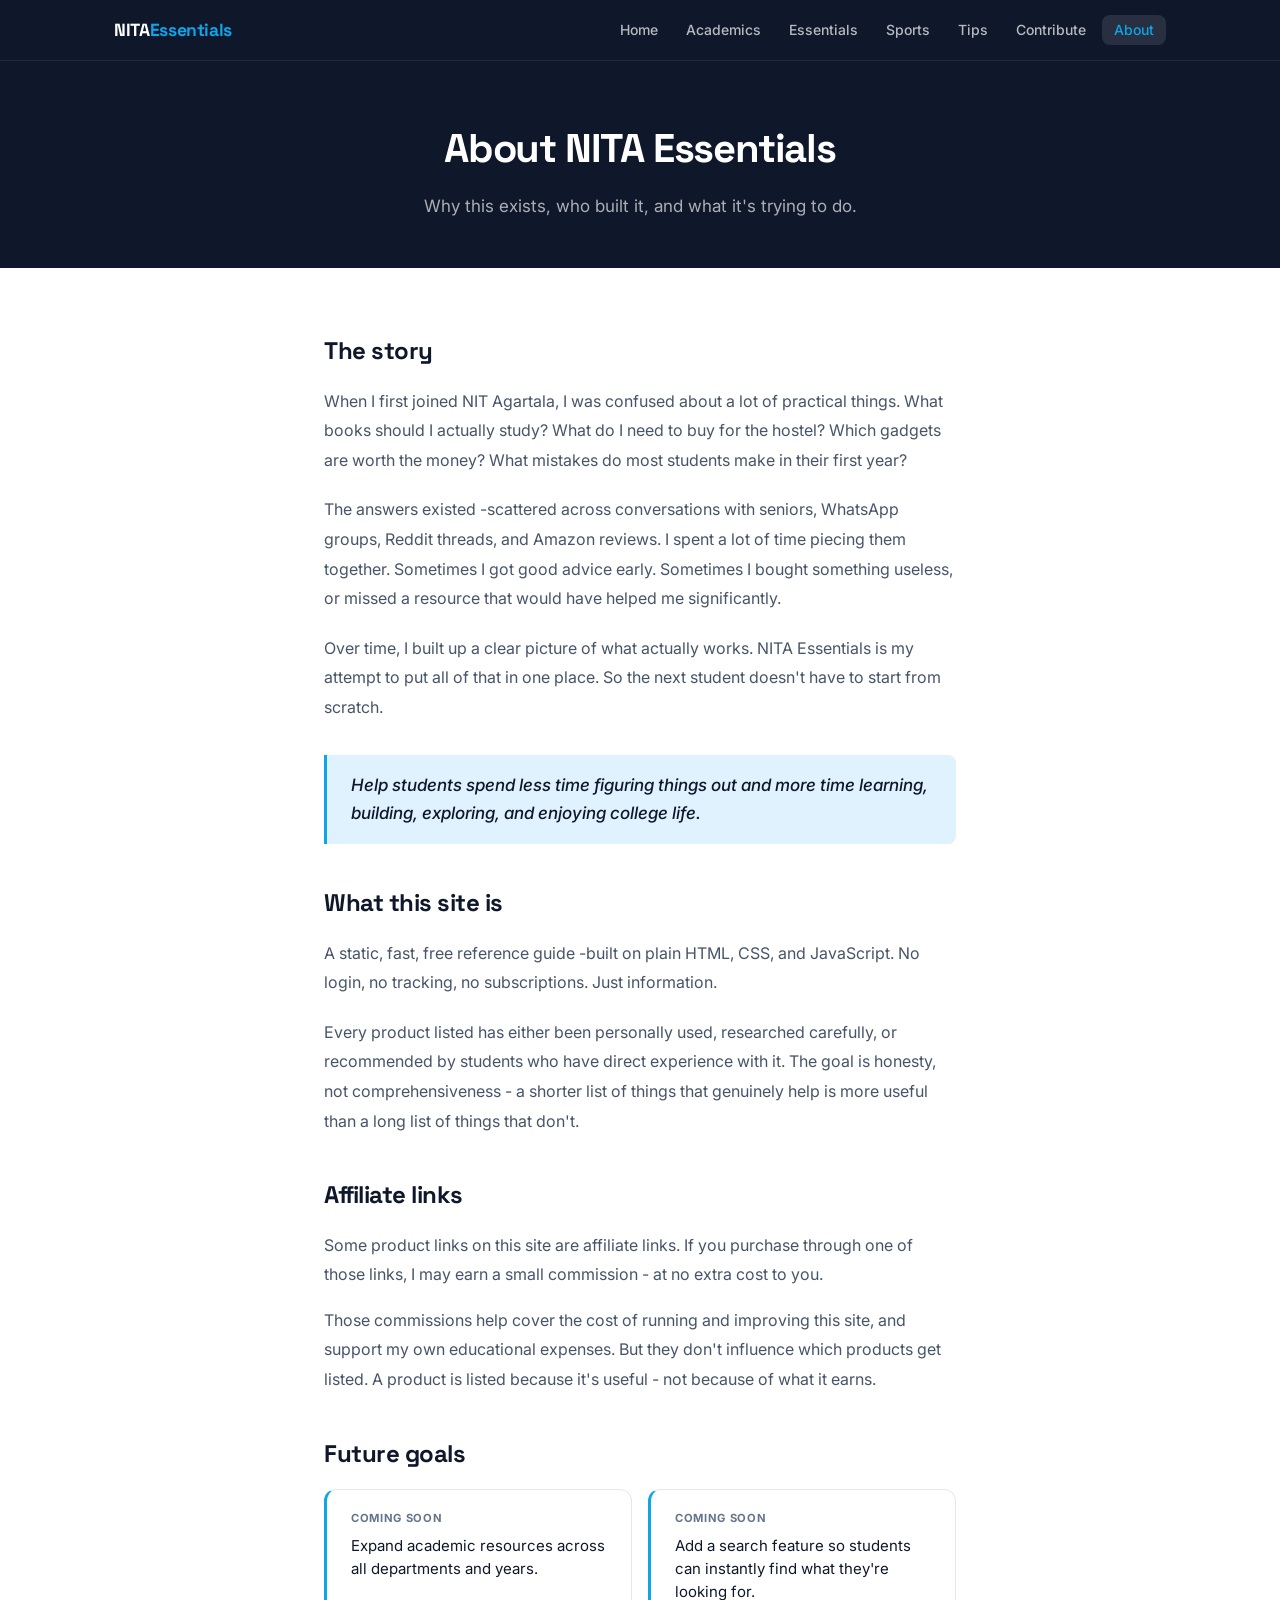
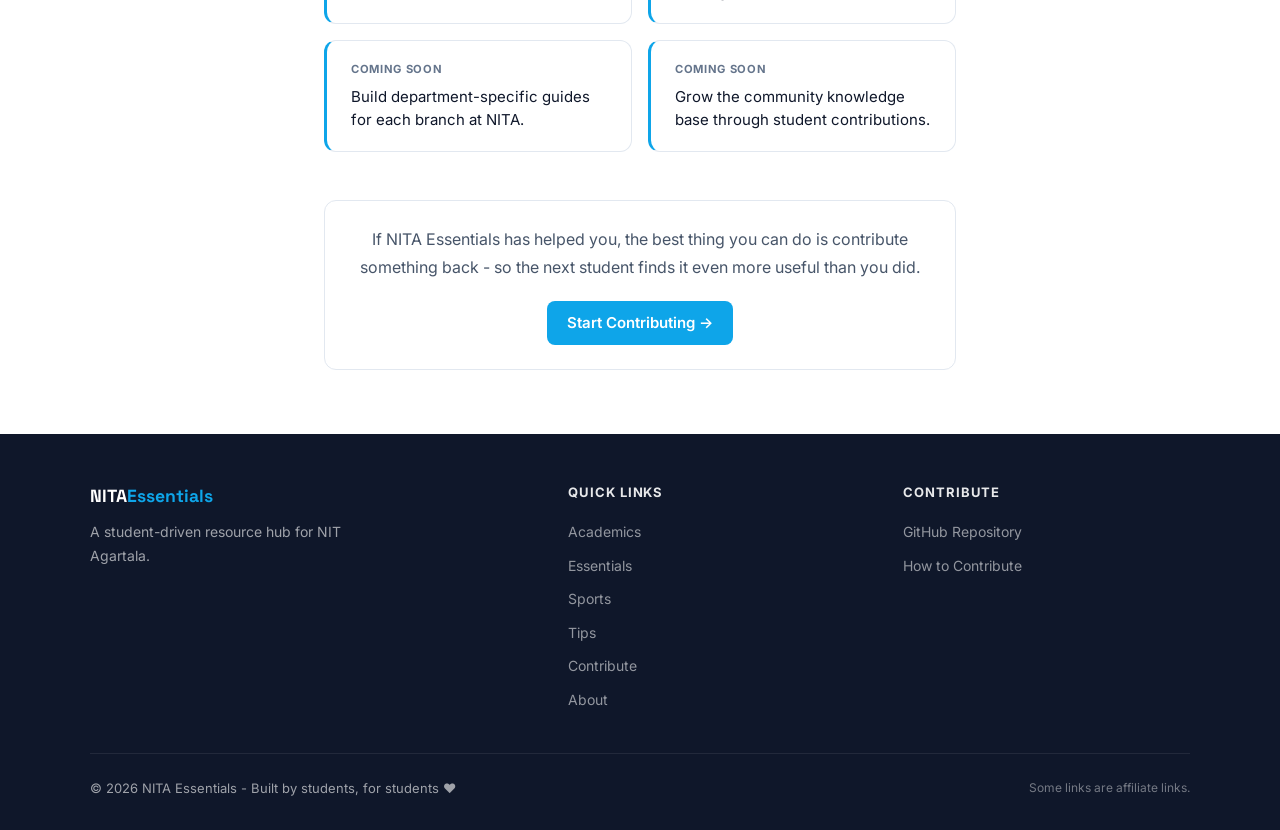
==== commit a82df225: "Merge pull request #44 from alif2606/alif-fetures-check Alif fetures check" ====
--- a/about.html
+++ b/about.html
@@ -23,21 +23,6 @@
     </script>
  
 </head>
-<div class="search-modal" id="searchModal">
-  <div class="search-modal-backdrop" id="searchBackdrop"></div>
-  <div class="search-modal-content">
-    <div class="search-header">
-      <svg class="search-icon" width="24" height="24" viewBox="0 0 24 24" fill="none" stroke="currentColor" stroke-width="2">
-        <circle cx="11" cy="11" r="8"></circle><line x1="21" y1="21" x2="16.65" y2="16.65"></line>
-      </svg>
-      <input type="text" id="searchInput" placeholder="Search academics, sports, essentials..." autocomplete="off">
-      <button class="close-search" id="closeSearch">ESC</button>
-    </div>
-    <div class="search-results" id="searchResults">
-      <div class="search-placeholder">Start typing to search across NITA Essentials</div>
-    </div>
-  </div>
-</div>
 <body>
 
 <nav>
@@ -45,14 +30,6 @@
     <a href="index.html" class="nav-logo">NITA<span>Essentials</span></a>
     <button class="hamburger" id="hamburger" aria-label="Toggle menu">
       <span></span><span></span><span></span>
-      <button class="search-trigger" aria-label="Open Search">
-  <svg width="20" height="20" viewBox="0 0 24 24" fill="none" stroke="currentColor" stroke-width="2" stroke-linecap="round" stroke-linejoin="round">
-    <circle cx="11" cy="11" r="8"></circle>
-    <line x1="21" y1="21" x2="16.65" y2="16.65"></line>
-  </svg>
-  <span>Search resources...</span>
-  <kbd>⌘K</kbd>
-</button>
     </button>
     <ul class="nav-links" id="nav-links">
       <li><a href="index.html">Home</a></li>
--- a/css/styles.css
+++ b/css/styles.css
@@ -5,36 +5,23 @@
 @import url('https://fonts.googleapis.com/css2?family=Space+Grotesk:wght@400;500;600;700&family=Inter:wght@400;500;600&display=swap');
 
 :root {
-  /* Redesigned Premium Blue Theme */
-  --bg-blue: #0b1426;       /* Deep rich blue for the main background */
-  --surface: #151e32;       /* Slightly lighter blue for cards to stand out */
-  --navy: #060c18;          /* Ultra-dark blue for hero/footer sections */
-  
+  --navy: #0f172a;
+  --navy-mid: #1e293b;
   --teal: #0ea5e9;
-  --teal-dark: #38bdf8;     /* Lightened for dark mode visibility */
-  --teal-light: rgba(14, 165, 233, 0.15); 
-  
+  --teal-dark: #0284c7;
+  --teal-light: #e0f2fe;
   --amber: #f59e0b;
-  --amber-light: rgba(245, 158, 11, 0.15);
-  
-  /* Text explicitly set to light colors for perfect visibility */
-  --text: #f8fafc;          
-  --text-light: #94a3b8;    
-  --border: rgba(255, 255, 255, 0.1); /* Subtle borders */
-  
-  /* Increased border radius for a softer, 'more rounded' feel */
-  --radius: 20px;
-  --radius-sm: 12px;
-  
-  /* Layered Shadows */
-  --shadow: 0 4px 6px -1px rgba(0, 0, 0, 0.2), 0 2px 4px -2px rgba(0, 0, 0, 0.1);
-  --shadow-hover: 0 20px 25px -5px rgba(14, 165, 233, 0.15), 0 8px 10px -6px rgba(14, 165, 233, 0.1);
-  
-  /* Smooth Animation Curves */
-  --transition-smooth: 0.3s cubic-bezier(0.4, 0, 0.2, 1);
-  --transition-bounce: 0.4s cubic-bezier(0.34, 1.56, 0.64, 1);
-  
-  --nav-height: 60px;
+  --amber-light: #fef3c7;
+  --off-white: #f8fafc;
+  --surface: #ffffff;
+  --muted: #64748b;
+  --border: #e2e8f0;
+  --text: #0f172a;
+  --text-light: #475569;
+  --radius: 12px;
+  --radius-sm: 8px;
+  --shadow: 0 1px 3px rgba(0,0,0,0.07), 0 4px 12px rgba(0,0,0,0.06);
+  --shadow-hover: 0 4px 12px rgba(14,165,233,0.15), 0 8px 24px rgba(0,0,0,0.1);
 }
 
 *, *::before, *::after { box-sizing: border-box; margin: 0; padding: 0; }
@@ -43,31 +30,19 @@
 
 body {
   font-family: 'Inter', -apple-system, sans-serif;
-  background: var(--bg-blue);
+  background: var(--off-white);
   color: var(--text);
   line-height: 1.6;
   font-size: 16px;
-  /* Account for the floating nav spacing */
-  padding-top: calc(var(--nav-height) + 20px); 
-}
-
-/* ===== NAVIGATION (Floating & Glassmorphic) ===== */
+}
+
+/* ===== NAVIGATION ===== */
 nav {
-  background: rgba(21, 30, 50, 0.75);
-  backdrop-filter: blur(16px);
-  -webkit-backdrop-filter: blur(16px);
-  position: fixed;
-  top: 12px;
-  left: 16px;
-  right: 16px;
+  background: var(--navy);
+  position: sticky;
+  top: 0;
   z-index: 100;
-  border: 1px solid var(--border);
-  border-radius: var(--radius); /* Rounded floating navbar */
-  transition: transform var(--transition-smooth);
-}
-
-nav.nav-hidden {
-  transform: translateY(-120%); /* Hide completely past the margin */
+  border-bottom: 1px solid rgba(255,255,255,0.08);
 }
 
 .nav-inner {
@@ -77,7 +52,7 @@
   display: flex;
   align-items: center;
   justify-content: space-between;
-  height: var(--nav-height);
+  height: 60px;
 }
 
 .nav-logo {
@@ -104,7 +79,7 @@
   border-radius: var(--radius-sm);
   font-size: 0.875rem;
   font-weight: 500;
-  transition: color var(--transition-smooth), background-color var(--transition-smooth);
+  transition: all 0.15s;
 }
 
 .nav-links a:hover,
@@ -131,12 +106,8 @@
   height: 2px;
   background: white;
   border-radius: 2px;
-  transition: transform var(--transition-smooth), opacity var(--transition-smooth);
-}
-
-.hamburger.open span:nth-child(1) { transform: translateY(7px) rotate(45deg); }
-.hamburger.open span:nth-child(2) { opacity: 0; }
-.hamburger.open span:nth-child(3) { transform: translateY(-7px) rotate(-45deg); }
+  transition: all 0.25s;
+}
 
 /* ===== LAYOUT ===== */
 .container {
@@ -149,8 +120,6 @@
   background: var(--navy);
   padding: 3.5rem 1.5rem 3rem;
   text-align: center;
-  border-radius: var(--radius);
-  margin: 0 16px 2rem;
 }
 
 .page-hero h1 {
@@ -181,11 +150,13 @@
   font-weight: 700;
   letter-spacing: -0.02em;
   margin-bottom: 0.5rem;
-  color: var(--text); /* Fixed from --navy for visibility */
+  color: var(--navy);
+  /* below the one line code is for scroll positioning, so that the content doesn't overlaps */
+  scroll-margin-top: 130px;
 }
 
 .section-sub {
-  color: var(--text-light);
+  color: var(--muted);
   margin-bottom: 2.5rem;
   font-size: 0.9375rem;
 }
@@ -200,7 +171,7 @@
   font-weight: 600;
   font-size: 0.9375rem;
   text-decoration: none;
-  transition: background-color var(--transition-smooth), color var(--transition-smooth), border-color var(--transition-smooth), transform var(--transition-bounce), box-shadow var(--transition-smooth);
+  transition: all 0.15s;
   cursor: pointer;
   border: none;
   font-family: inherit;
@@ -213,7 +184,7 @@
 
 .btn-primary:hover {
   background: var(--teal-dark);
-  transform: translateY(-2px);
+  transform: translateY(-1px);
   box-shadow: 0 4px 12px rgba(14,165,233,0.35);
 }
 
@@ -242,17 +213,17 @@
   font-size: 0.8125rem;
 }
 
+/* code for the discord and start contri button in the academics tab */
 .button-group{
-  display:flex;
-  justify-content:center;
-  align-items:center;
-  gap:1rem;
-  flex-wrap:wrap;
+    display:flex;
+    justify-content:center;
+    align-items:center;
+    gap:1rem;
+    flex-wrap:wrap;
 }
 
 .discord-btn{
   background:#5865F2;
-  transition: background-color var(--transition-smooth), color var(--transition-smooth);
 }
 
 .discord-btn:hover{
@@ -261,11 +232,87 @@
 }
 
 .discord-btn img{
-  width:20px;
-  height:20px;
-  object-fit:contain;
-}
-
+    width:20px;
+    height:20px;
+    object-fit:contain;
+}
+
+/* for youtube button */
+.yt-btn {
+  border-color: rgb(255, 0, 0); 
+  color: red; margin-right: 2rem;
+}
+
+.yt-btn:hover {
+  background: #dc4a4a;
+  color: #ffffff;
+}
+
+/*Back to Top Button */
+#backToTopBtn {
+  position: fixed;
+  right: 24px;
+  bottom: 24px;
+
+  width: 52px;
+  height: 52px;
+
+  display: flex;
+  justify-content: center;
+  align-items: center;
+
+  border-radius: 50%;
+  border: 1px solid rgba(255, 255, 255, 0.18);
+
+  background: rgba(36, 127, 224, 0.786);
+  border: 1px solid rgba(14, 165, 233, 0.25);
+  backdrop-filter: blur(14px) saturate(180%);
+  -webkit-backdrop-filter: blur(14px) saturate(180%);
+
+  color: #ffffff;
+  font-size: 22px;
+  font-weight: 700;
+
+  cursor: pointer;
+
+  box-shadow:
+    0 8px 30px rgba(0, 0, 0, 0.12),
+    inset 0 1px 1px rgba(255, 255, 255, 0.3);
+
+  opacity: 0;
+  visibility: hidden;
+  transform: translateY(15px);
+
+  transition: all 0.3s ease;
+
+  z-index: 9999;
+}
+
+
+#backToTopBtn:hover {
+  transform: translateY(-4px) scale(1.05);
+  background: rgba(255, 255, 255, 0.25);
+  color: #1d4ed8;
+
+  box-shadow:
+    0 12px 35px rgba(37, 99, 235, 0.22),
+    inset 0 1px 2px rgba(255, 255, 255, 0.35);
+}
+
+
+#backToTopBtn.show {
+  opacity: 1;
+  visibility: visible;
+  transform: translateY(0);
+}
+
+#backToTopBtn:active {
+  transform: scale(0.95);
+}
+
+html {
+  scroll-behavior: smooth;
+}
 /* ===== CARDS ===== */
 .card-grid {
   display: grid;
@@ -278,20 +325,20 @@
   border: 1px solid var(--border);
   border-radius: var(--radius);
   padding: 1.5rem;
-  transition: transform var(--transition-bounce), box-shadow var(--transition-smooth), border-color var(--transition-smooth);
+  transition: all 0.2s;
 }
 
 .card:hover {
   border-color: var(--teal);
   box-shadow: var(--shadow-hover);
-  transform: translateY(-4px) scale(1.01);
+  transform: translateY(-2px);
 }
 
 .card-icon {
   width: 44px;
   height: 44px;
   background: var(--teal-light);
-  border-radius: var(--radius-sm);
+  border-radius: 10px;
   display: flex;
   align-items: center;
   justify-content: center;
@@ -305,7 +352,6 @@
   font-weight: 600;
   margin-bottom: 0.5rem;
   letter-spacing: -0.01em;
-  color: var(--text); /* Fixed for visibility */
 }
 
 .card p {
@@ -333,7 +379,7 @@
 
 .tag-amber {
   background: var(--amber-light);
-  color: #fbbf24;
+  color: #92400e;
 }
 
 /* ===== PRODUCT CARDS ===== */
@@ -348,7 +394,7 @@
   border: 1px solid var(--border);
   border-radius: var(--radius);
   overflow: hidden;
-  transition: transform var(--transition-bounce), box-shadow var(--transition-smooth), border-color var(--transition-smooth), opacity var(--transition-smooth);
+  transition: all 0.2s;
   display: flex;
   flex-direction: column;
 }
@@ -356,27 +402,21 @@
 .product-card:hover {
   border-color: var(--teal);
   box-shadow: var(--shadow-hover);
-  transform: translateY(-4px) scale(1.01);
-}
-
-.product-card.is-filtered-out {
-  opacity: 0;
-  transform: scale(0.95);
-  pointer-events: none;
+  transform: translateY(-2px);
 }
 
 .product-img {
   width: 100%;
   height: 200px;
   object-fit: contain;
-  background: rgba(0, 0, 0, 0.2); /* Darkened for blue theme */
+  background: #f1f5f9;
   padding: 1rem;
 }
 
 .product-img-placeholder {
   width: 100%;
   height: 200px;
-  background: linear-gradient(135deg, rgba(255,255,255,0.05), rgba(255,255,255,0.1));
+  background: linear-gradient(135deg, #e2e8f0, #cbd5e1);
   display: flex;
   align-items: center;
   justify-content: center;
@@ -395,7 +435,7 @@
   font-weight: 600;
   text-transform: uppercase;
   letter-spacing: 0.05em;
-  color: var(--teal);
+  color: var(--teal-dark);
   margin-bottom: 0.4rem;
 }
 
@@ -405,7 +445,7 @@
   font-weight: 600;
   letter-spacing: -0.01em;
   margin-bottom: 0.625rem;
-  color: var(--text); /* Fixed for visibility */
+  color: var(--navy);
   line-height: 1.4;
 }
 
@@ -438,7 +478,7 @@
   border-radius: var(--radius);
   padding: 1.25rem 1.25rem 1.25rem 1.5rem;
   border-left: 3px solid var(--teal);
-  transition: box-shadow var(--transition-smooth), border-left-color var(--transition-smooth);
+  transition: all 0.15s;
 }
 
 .tip-card:hover {
@@ -451,7 +491,7 @@
   font-weight: 700;
   text-transform: uppercase;
   letter-spacing: 0.06em;
-  color: var(--text-light);
+  color: var(--muted);
   margin-bottom: 0.35rem;
 }
 
@@ -461,34 +501,37 @@
   line-height: 1.55;
 }
 
-/* ===== WhatsApp Button ===== */
+/* ===== Buy and sell btn ===== */
+
 .whatsapp-btn {
-  display: inline-flex;
-  align-items: center;
-  gap: 8px;
-  border-color: #25D366 !important;
-  border-width: 1.5px !important;
-  transition: background-color var(--transition-smooth), border-color var(--transition-smooth), color var(--transition-smooth);
+    display: inline-flex;
+    align-items: center;
+    gap: 8px;
+    
+    border-color: #25D366 !important;
+    border-width: 1.5px !important;
+    
 }
 
 .whatsapp-icon {
-  width: 20px;
-  height: 20px;
+    width: 20px;
+    height: 20px;
 }
 
 .whatsapp-btn:hover {
-  background-color: #4AE07D !important;
-  border-color: #4AE07D !important;
-  color: white !important;
-}
-
+    background-color: #4AE07D !important;
+    border-color: #4AE07D !important;
+    color: white !important;
+}
 .whatsapp-btn span {
-  color: #25D366 !important;
+    color:   #25D366 !important;
 }
 
 .whatsapp-btn:hover span {
-  color: white !important;
-}
+    color: white !important;
+}
+
+
 
 /* ===== ACCORDION ===== */
 .accordion-item {
@@ -507,39 +550,33 @@
   font-family: 'Space Grotesk', sans-serif;
   font-size: 1rem;
   font-weight: 600;
-  color: var(--text); /* Fixed for visibility */
+  color: var(--navy);
   cursor: pointer;
   display: flex;
   justify-content: space-between;
   align-items: center;
-  transition: background var(--transition-smooth);
-}
-
-.accordion-header:hover { background: rgba(255,255,255,0.03); }
-
-.accordion-header.open { background: var(--teal-light); color: var(--teal); }
+  transition: background 0.15s;
+}
+
+.accordion-header:hover { background: #f8fafc; }
+
+.accordion-header.open { background: var(--teal-light); color: var(--teal-dark); }
 
 .accordion-icon {
   font-size: 1.25rem;
-  transition: transform var(--transition-smooth);
+  transition: transform 0.2s;
   flex-shrink: 0;
-  color: var(--text-light);
-}
-
-.accordion-header.open .accordion-icon { transform: rotate(45deg); color: var(--teal); }
+}
+
+.accordion-header.open .accordion-icon { transform: rotate(45deg); }
 
 .accordion-body {
-  max-height: 0;
-  overflow: hidden;
-  padding: 0 1.25rem;
+  display: none;
+  padding: 0 1.25rem 1.25rem;
   background: var(--surface);
-  transition: max-height var(--transition-smooth), padding var(--transition-smooth);
-}
-
-.accordion-body.open {
-  max-height: 600px;
-  padding: 0 1.25rem 1.25rem;
-}
+}
+
+.accordion-body.open { display: block; }
 
 /* ===== CATEGORY FILTER ===== */
 .filter-bar {
@@ -554,25 +591,25 @@
   border-radius: 999px;
   border: 1.5px solid var(--border);
   background: var(--surface);
-  color: var(--text-light);
+  color: var(--muted);
   font-size: 0.875rem;
   font-weight: 500;
   cursor: pointer;
-  transition: border-color var(--transition-smooth), color var(--transition-smooth), background-color var(--transition-smooth);
+  transition: all 0.15s;
   font-family: inherit;
 }
 
 .filter-btn:hover,
 .filter-btn.active {
   border-color: var(--teal);
-  color: white;
+  color: var(--teal-dark);
   background: var(--teal-light);
 }
 
 /* ===== HERO (index) ===== */
 .hero {
   background: var(--navy);
-  padding: 6rem 1.5rem 4.5rem; /* Increased top padding */
+  padding: 5rem 1.5rem 4.5rem;
   position: relative;
   overflow: hidden;
 }
@@ -584,7 +621,7 @@
   right: -80px;
   width: 400px;
   height: 400px;
-  background: radial-gradient(circle, rgba(14, 164, 233, 0.2) 0%, transparent 70%); /* Softened glow */
+  background: radial-gradient(circle, rgba(14,165,233,0.12) 0%, transparent 70%);
   pointer-events: none;
 }
 
@@ -622,7 +659,7 @@
 .hero h1 span { color: var(--teal); }
 
 .hero p {
-  color: rgba(255,255,255,0.7);
+  color: rgba(255,255,255,0.65);
   font-size: 1.0625rem;
   max-width: 520px;
   margin: 0 auto 2.25rem;
@@ -652,19 +689,21 @@
   flex-wrap: wrap;
 }
 
-.stat { text-align: center; }
+.stat {
+  text-align: center;
+}
 
 .stat-num {
   font-family: 'Space Grotesk', sans-serif;
   font-size: 1.5rem;
   font-weight: 700;
-  color: var(--text); /* Fixed for visibility */
+  color: var(--navy);
   display: block;
 }
 
 .stat-label {
   font-size: 0.8125rem;
-  color: var(--text-light);
+  color: var(--muted);
 }
 
 /* ===== FOOTER ===== */
@@ -718,7 +757,7 @@
   color: rgba(255,255,255,0.55);
   text-decoration: none;
   font-size: 0.875rem;
-  transition: color var(--transition-smooth);
+  transition: color 0.15s;
 }
 
 .footer-col a:hover { color: var(--teal); }
@@ -769,7 +808,6 @@
   font-weight: 600;
   margin-bottom: 0.25rem;
   font-size: 0.9375rem;
-  color: var(--text);
 }
 
 .step-text p {
@@ -780,51 +818,33 @@
 /* ===== NOTICE BOX ===== */
 .notice {
   background: var(--amber-light);
-  border: 1px solid rgba(245, 158, 11, 0.4); /* Softened for dark mode */
+  border: 1px solid #fcd34d;
   border-radius: var(--radius-sm);
   padding: 1rem 1.25rem;
   font-size: 0.875rem;
-  color: #fcd34d; /* Adjusted for dark background */
+  color: #78350f;
   display: flex;
   gap: 0.625rem;
   align-items: flex-start;
   grid-column: 1 / -1;
 }
 
-/* ===== ACCESSIBILITY ===== */
-@media (prefers-reduced-motion: reduce) {
-  *, *::before, *::after {
-    transition-duration: 0.01ms !important;
-    animation-duration: 0.01ms !important;
-  }
-}
-
-/* ===== MOBILE (Floating Nav Compatible) ===== */
+/* ===== MOBILE ===== */
 @media (max-width: 768px) {
   .nav-links {
+    display: none;
     position: absolute;
-    top: calc(100% + 10px); /* Drops down nicely from the floating nav */
+    top: 60px;
     left: 0;
     right: 0;
-    background: var(--surface); /* Adjusted to surface color */
+    background: var(--navy-mid);
     flex-direction: column;
     padding: 1rem;
-    border: 1px solid var(--border);
-    border-radius: var(--radius-sm);
+    border-bottom: 1px solid rgba(255,255,255,0.1);
     gap: 0.25rem;
-    
-    /* Smooth slide down */
-    opacity: 0;
-    visibility: hidden;
-    transform: translateY(-10px);
-    transition: opacity var(--transition-smooth), transform var(--transition-smooth), visibility var(--transition-smooth);
-  }
-
-  .nav-links.open {
-    opacity: 1;
-    visibility: visible;
-    transform: translateY(0);
-  }
+  }
+
+  .nav-links.open { display: flex; }
 
   .hamburger { display: flex; }
 
@@ -834,218 +854,94 @@
   }
 
   .stats-inner { gap: 1.5rem; }
+
+  /* Nav Of the Acedemic section */
+  #academics-nav .filter-bar {
+    flex-wrap: nowrap;
+    overflow-x: auto;
+    -webkit-overflow-scrolling: touch;
+    scrollbar-width: none;
+    padding-bottom: 2px;
+  }
+
+  #academics-nav .filter-bar::-webkit-scrollbar {
+    display: none;
+  }
 }
 
 @media (max-width: 480px) {
-  .hero { padding: 4.5rem 1rem 3rem; }
+  .hero { padding: 3.5rem 1rem 3rem; }
   .section { padding: 2.5rem 1rem; }
-  .page-hero { padding: 2.5rem 1rem 2rem; margin: 0 8px 2rem;}
+  .page-hero { padding: 2.5rem 1rem 2rem; }
   .product-grid, .card-grid, .tips-grid {
     grid-template-columns: 1fr;
   }
-}
-/* ===== SEARCH BUTTON (In Nav) ===== */
-.search-trigger {
-  display: flex;
-  align-items: center;
-  gap: 0.75rem;
-  background: rgba(255, 255, 255, 0.05);
-  border: 1px solid rgba(255, 255, 255, 0.1);
-  color: var(--text-light);
-  padding: 0.4rem 0.875rem;
-  border-radius: 999px;
-  cursor: pointer;
-  transition: all var(--transition-smooth);
-  font-family: inherit;
-  font-size: 0.875rem;
-}
-
-.search-trigger:hover {
-  background: rgba(255, 255, 255, 0.1);
-  color: var(--text);
-  border-color: var(--teal);
-}
-
-.search-trigger kbd {
-  background: rgba(0, 0, 0, 0.2);
-  padding: 0.1rem 0.4rem;
-  border-radius: 4px;
-  font-size: 0.7rem;
-  font-family: monospace;
-}
-
-/* ===== SEARCH MODAL ===== */
-.search-modal {
-  position: fixed;
-  inset: 0;
-  z-index: 1000;
-  display: flex;
-  justify-content: center;
-  align-items: flex-start;
-  padding-top: 10vh;
-  opacity: 0;
-  visibility: hidden;
-  transition: opacity 0.2s ease, visibility 0.2s ease;
-}
-
-.search-modal.active {
-  opacity: 1;
-  visibility: visible;
-}
-
-.search-modal-backdrop {
-  position: absolute;
-  inset: 0;
-  background: rgba(6, 12, 24, 0.8);
-  backdrop-filter: blur(8px);
-  -webkit-backdrop-filter: blur(8px);
-}
-
-.search-modal-content {
-  position: relative;
-  width: 90%;
-  max-width: 600px;
-  background: var(--surface);
-  border: 1px solid var(--border);
-  border-radius: var(--radius);
-  box-shadow: var(--shadow-hover);
-  overflow: hidden;
-  transform: translateY(-20px) scale(0.95);
-  transition: transform 0.3s cubic-bezier(0.34, 1.56, 0.64, 1);
-  display: flex;
-  flex-direction: column;
-  max-height: 80vh;
-}
-
-.search-modal.active .search-modal-content {
-  transform: translateY(0) scale(1);
-}
-
-.search-header {
-  display: flex;
-  align-items: center;
-  padding: 1.25rem 1.5rem;
-  border-bottom: 1px solid var(--border);
-  gap: 1rem;
-}
-
-.search-header .search-icon {
-  color: var(--teal);
-  flex-shrink: 0;
-}
-
-#searchInput {
-  flex: 1;
-  background: transparent;
-  border: none;
-  color: var(--text);
-  font-size: 1.1rem;
-  font-family: inherit;
-  outline: none;
-}
-
-#searchInput::placeholder {
-  color: var(--text-light);
-}
-
-.close-search {
-  background: rgba(255, 255, 255, 0.05);
-  border: 1px solid var(--border);
-  color: var(--text-light);
-  padding: 0.25rem 0.5rem;
-  border-radius: 6px;
-  font-size: 0.75rem;
-  cursor: pointer;
-  transition: all 0.2s;
-}
-
-.close-search:hover {
-  background: rgba(239, 68, 68, 0.1);
-  color: #ef4444;
-  border-color: rgba(239, 68, 68, 0.3);
-}
-
-/* ===== SEARCH RESULTS ===== */
-.search-results {
-  padding: 1rem;
-  overflow-y: auto;
-}
-
-.search-placeholder {
-  text-align: center;
-  padding: 3rem 1rem;
-  color: var(--text-light);
-  font-size: 0.95rem;
-}
-
-.search-result-item {
-  display: flex;
-  flex-direction: column;
-  padding: 1rem;
-  border-radius: var(--radius-sm);
-  text-decoration: none;
-  transition: background var(--transition-smooth);
-}
-
-.search-result-item:hover {
-  background: rgba(255, 255, 255, 0.03);
-}
-
-.search-result-header {
-  display: flex;
-  justify-content: space-between;
-  align-items: center;
-  margin-bottom: 0.25rem;
-}
-
-.search-result-title {
-  color: var(--teal);
-  font-weight: 600;
-  font-family: 'Space Grotesk', sans-serif;
-}
-
-.search-result-cat {
-  font-size: 0.7rem;
-  text-transform: uppercase;
-  letter-spacing: 0.05em;
-  background: var(--teal-light);
-  color: var(--teal-dark);
-  padding: 0.15rem 0.5rem;
-  border-radius: 999px;
-}
-
-.search-result-desc {
-  color: var(--text-light);
-  font-size: 0.875rem;
-}
-
-/* ===== NO RESULTS / CONTRIBUTE ===== */
-.no-results {
-  text-align: center;
-  padding: 3rem 1.5rem;
-}
-
-.no-results h3 {
-  color: var(--text);
-  margin-bottom: 0.5rem;
-  font-family: 'Space Grotesk', sans-serif;
-}
-
-.no-results p {
-  color: var(--text-light);
-  margin-bottom: 1.5rem;
-  font-size: 0.95rem;
-}
-
-.no-results .btn {
-  justify-content: center;
-}
-
-@media (max-width: 768px) {
-  .search-trigger span, .search-trigger kbd { display: none; }
-  .search-trigger { padding: 0.5rem; }
-  .search-modal { padding-top: 0; }
-  .search-modal-content { width: 100%; max-width: 100%; height: 100vh; max-height: 100vh; border-radius: 0; transform: translateY(100%); }
-}
-
-```+
+  /* Amazon-styled listing for mobile */
+  .product-grid {
+    grid-template-columns: 1fr;
+    gap: 0;
+  }
+  .product-card {
+    flex-direction: row;
+    border-radius: 0;
+    border-left: none;
+    border-right: none;
+    border-top: 1px solid var(--border);;
+    border-bottom: 1px solid var(--border);
+    transform: none !important;
+  }
+  .product-card:hover{
+    transform: none;
+    box-shadow: none;
+  }
+  .product-img {
+    width: 120px;
+    min-width: 120px;
+    height: 120px;
+    padding: 0.625rem;
+    object-fit: contain;
+    border-radius: var(--radius-sm);
+  }
+  .product-img-placeholder {
+    width: 120px;
+    min-width: 120px;
+    height: 120px;
+    font-size: 1.75rem;
+    flex-shrink: 0;
+  }
+  .product-body {
+    padding: 0.75rem 0.875rem;
+    justify-content: space-between;
+  }
+  .product-cat {
+    font-size: 0.6875rem;
+    margin-bottom: 0.25rem;
+  }
+  .product-name {
+    font-size: 0.875rem;
+    margin-bottom: 0.375rem;
+    line-height: 1.35;
+  }
+  .product-desc {
+    font-size: 0.75rem;
+    line-height: 1.45;
+    margin-bottom: 0.625rem;
+    /* Limit to 3 lines on mobile to keep cards compact */
+    /* display: -webkit-box;
+    -webkit-line-clamp: 3;
+    -webkit-box-orient: vertical; */
+    overflow: hidden;
+  }
+  .product-footer {
+    flex-direction: column;
+    align-items: flex-start;
+    gap: 0.375rem;
+  }
+  .product-footer .btn {
+    font-size: 0.75rem;
+    padding: 0.35rem 0.75rem;
+    width: 100%;
+    justify-content: center;
+  }
+}
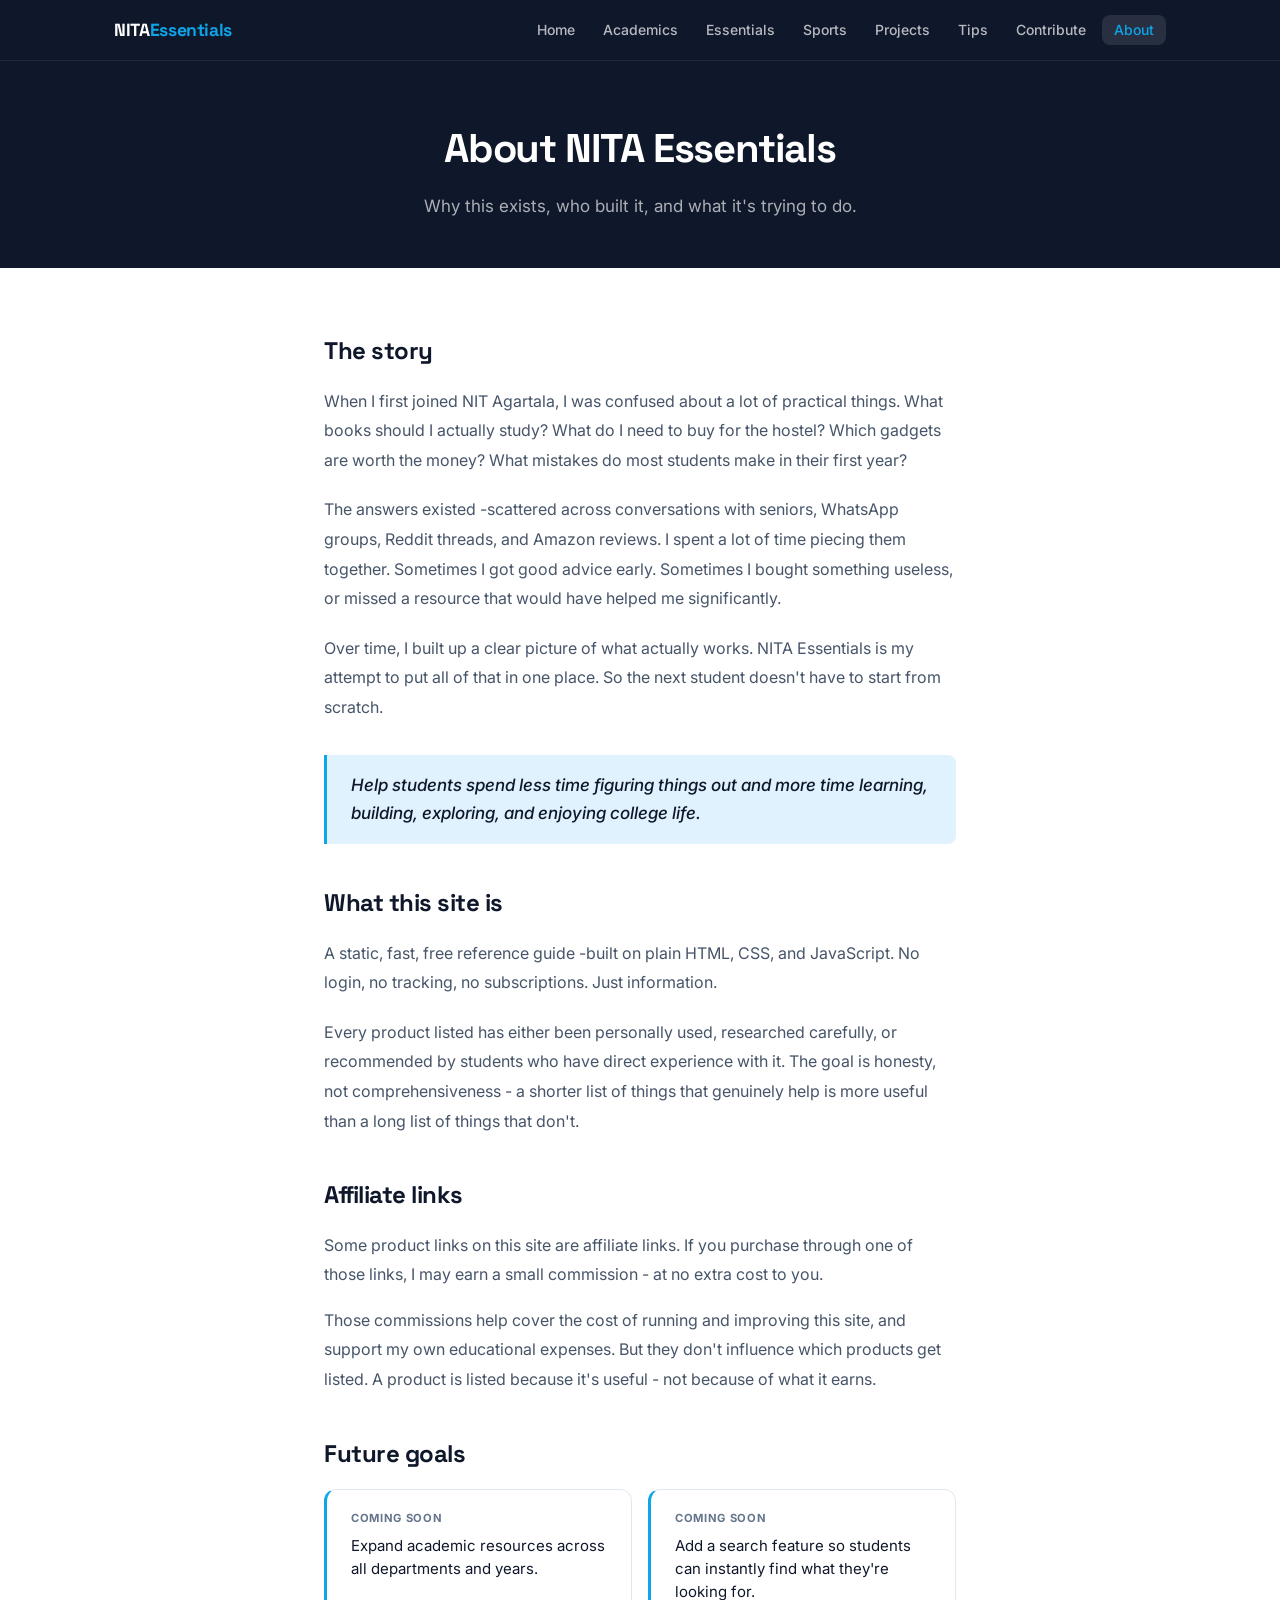
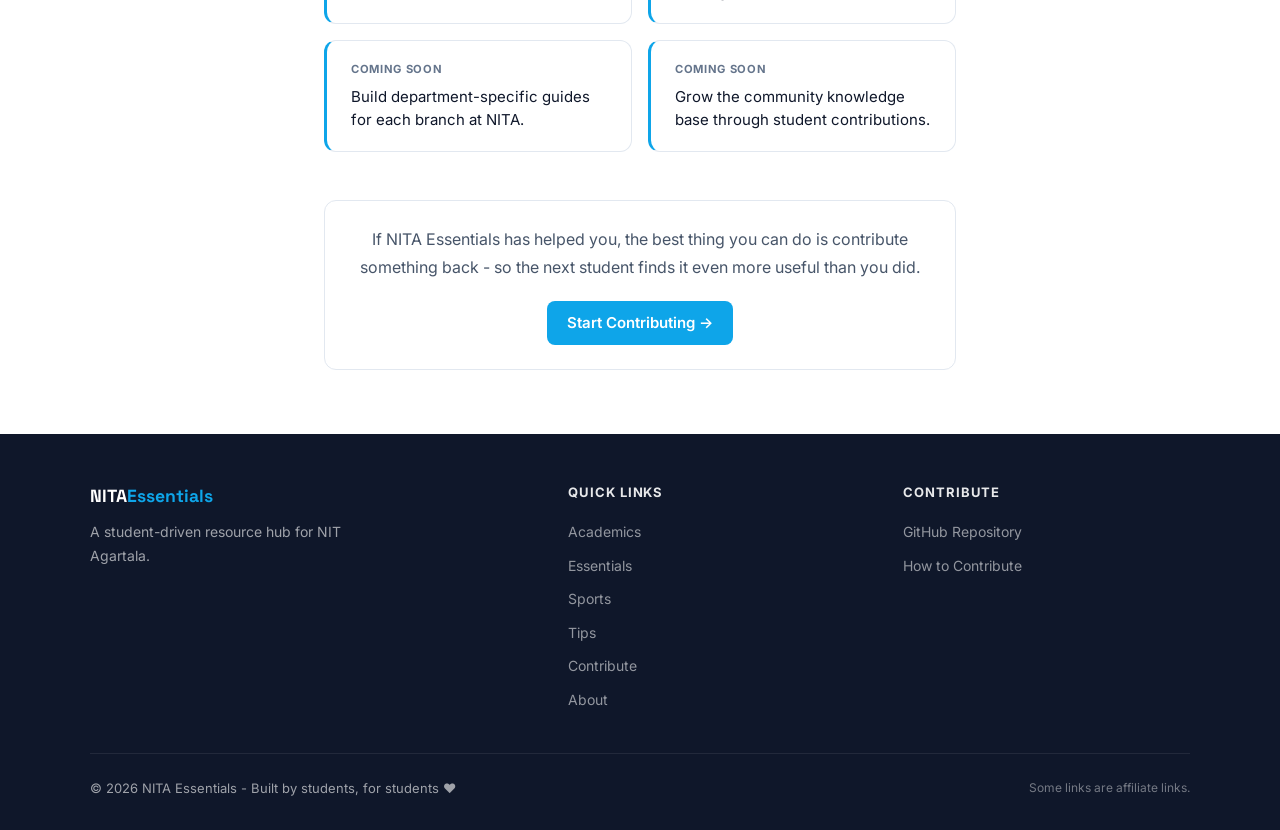
==== commit 512861d0: "Added the proj.link to all the pages" ====
--- a/about.html
+++ b/about.html
@@ -36,6 +36,7 @@
       <li><a href="academics.html">Academics</a></li>
       <li><a href="essentials.html">Essentials</a></li>
       <li><a href="sports.html">Sports</a></li>
+      <li><a href="projects.html">Projects</a></li>
       <li><a href="tips.html">Tips</a></li>
       <li><a href="contribute.html">Contribute</a></li>
       <li><a href="about.html" class="active">About</a></li>
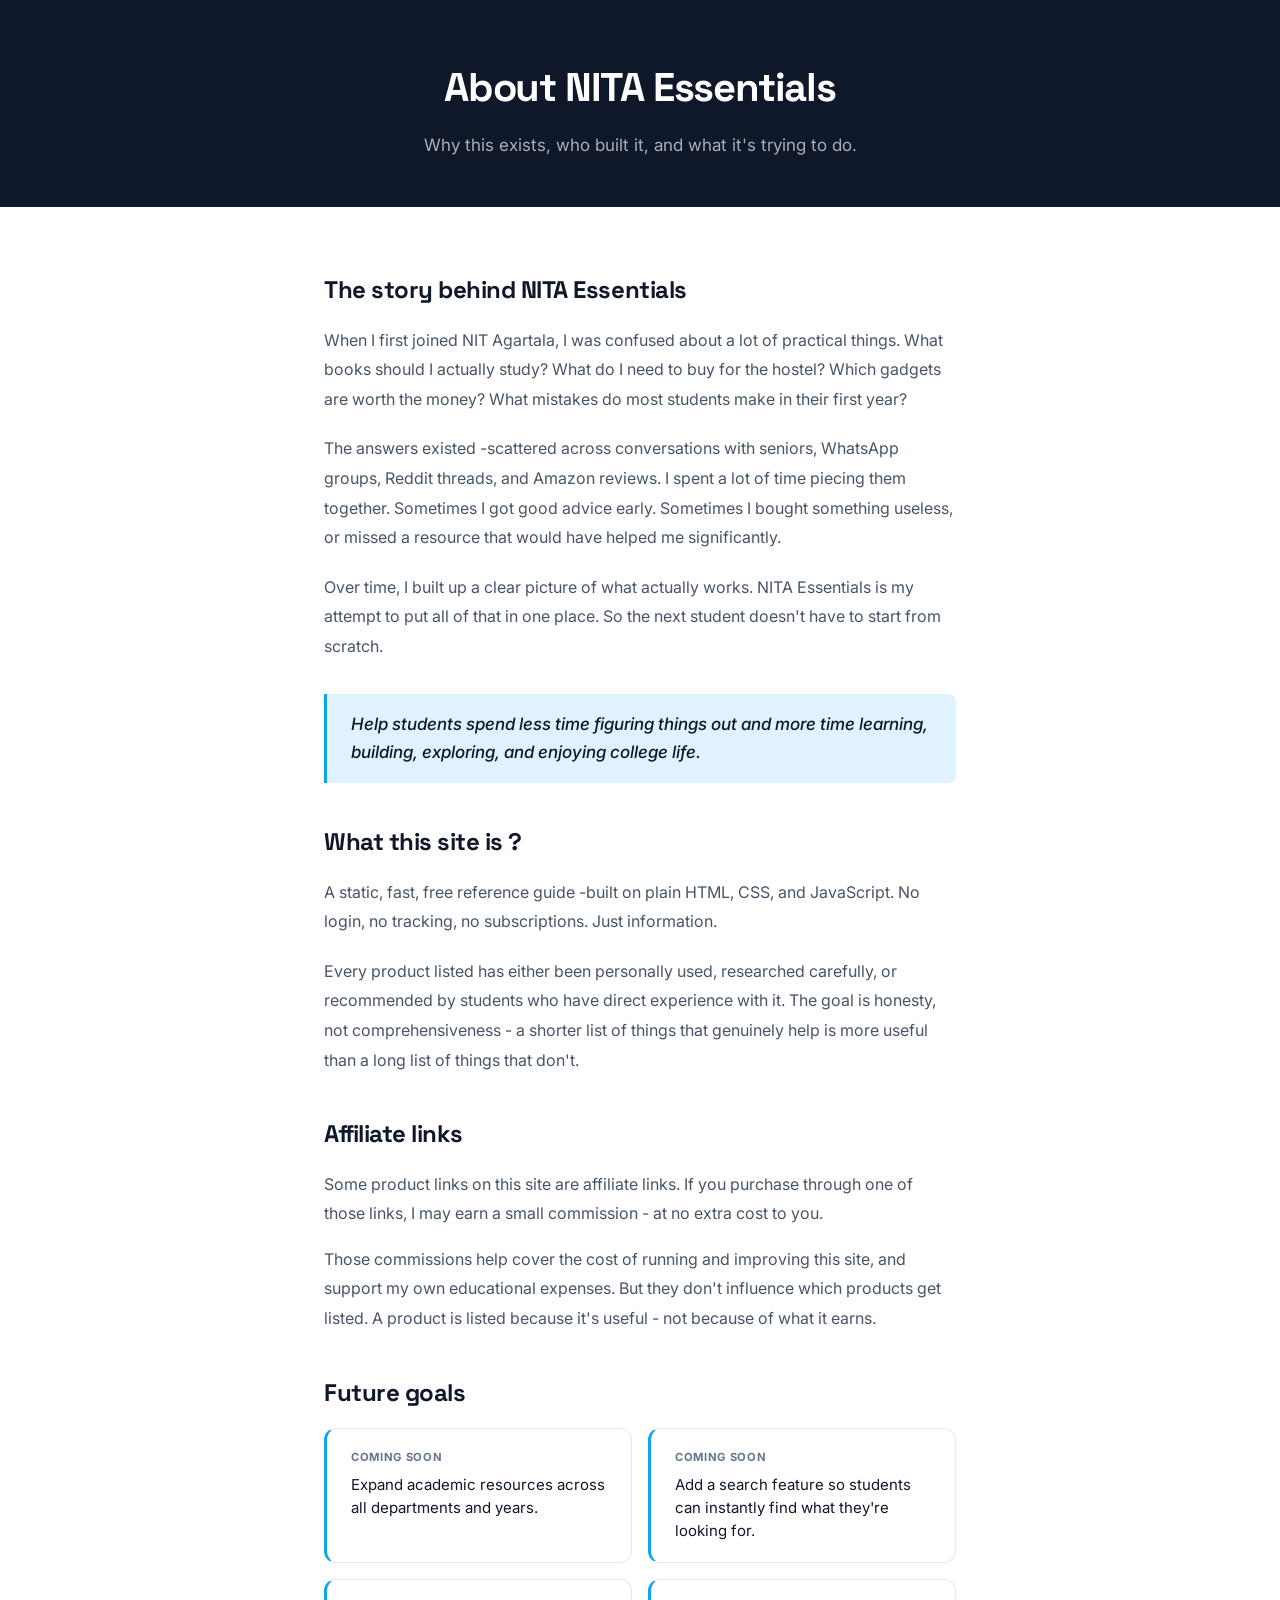
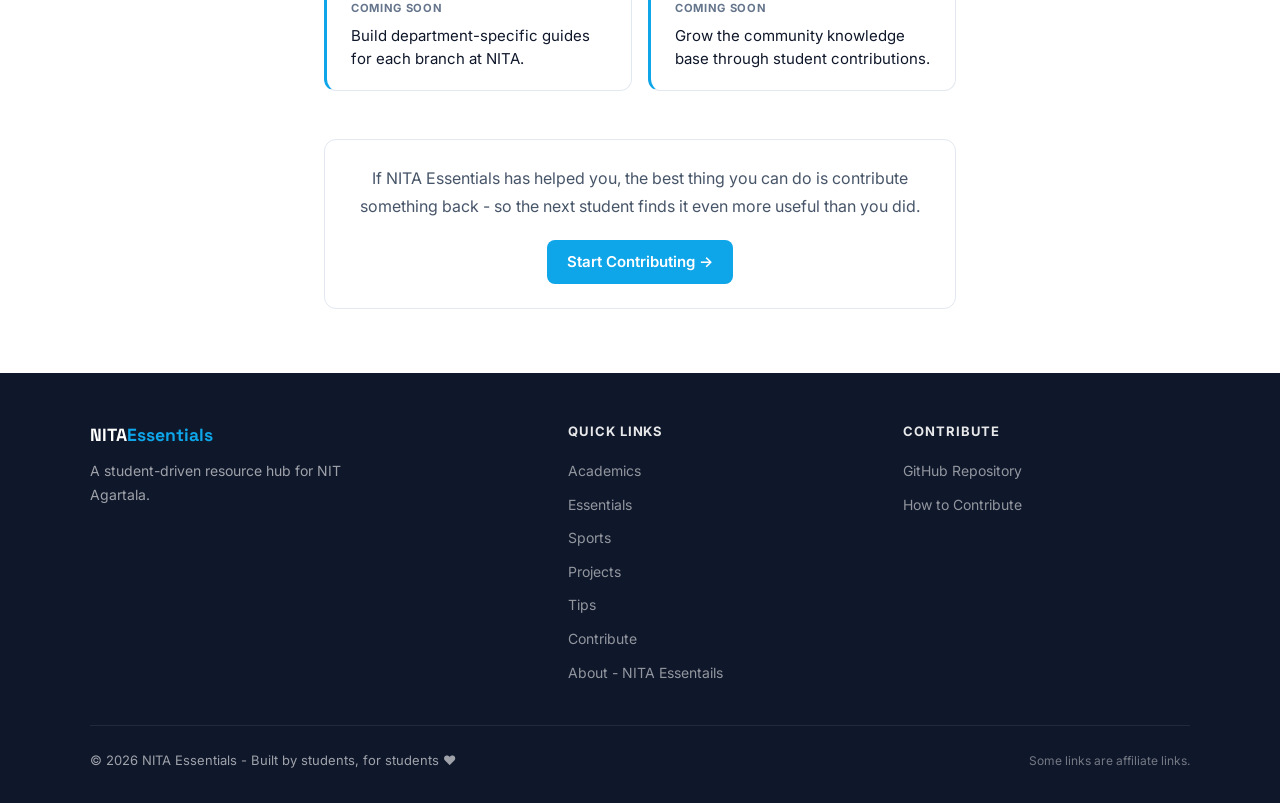
==== commit 6948ac53: "Readme update" ====
--- a/about.html
+++ b/about.html
@@ -25,24 +25,6 @@
 </head>
 <body>
 
-<nav>
-  <div class="nav-inner">
-    <a href="index.html" class="nav-logo">NITA<span>Essentials</span></a>
-    <button class="hamburger" id="hamburger" aria-label="Toggle menu">
-      <span></span><span></span><span></span>
-    </button>
-    <ul class="nav-links" id="nav-links">
-      <li><a href="index.html">Home</a></li>
-      <li><a href="academics.html">Academics</a></li>
-      <li><a href="essentials.html">Essentials</a></li>
-      <li><a href="sports.html">Sports</a></li>
-      <li><a href="projects.html">Projects</a></li>
-      <li><a href="tips.html">Tips</a></li>
-      <li><a href="contribute.html">Contribute</a></li>
-      <li><a href="about.html" class="active">About</a></li>
-    </ul>
-  </div>
-</nav>
 
 <div class="page-hero">
   <div class="container">
@@ -54,7 +36,7 @@
 <section class="section section-alt">
   <div class="container" style="max-width:680px;">
 
-    <h2 class="section-title" style="margin-bottom:1rem;">The story</h2>
+    <h2 class="section-title" style="margin-bottom:1rem;">The story behind NITA Essentials</h2>
     <p style="color:var(--text-light); line-height:1.85; margin-bottom:1.25rem; font-size:1rem;">When I first joined NIT Agartala, I was confused about a lot of practical things. What books should I actually study? What do I need to buy for the hostel? Which gadgets are worth the money? What mistakes do most students make in their first year?</p>
     <p style="color:var(--text-light); line-height:1.85; margin-bottom:1.25rem; font-size:1rem;">The answers existed -scattered across conversations with seniors, WhatsApp groups, Reddit threads, and Amazon reviews. I spent a lot of time piecing them together. Sometimes I got good advice early. Sometimes I bought something useless, or missed a resource that would have helped me significantly.</p>
     <p style="color:var(--text-light); line-height:1.85; margin-bottom:1.25rem; font-size:1rem;">Over time, I built up a clear picture of what actually works. NITA Essentials is my attempt to put all of that in one place. So the next student doesn't have to start from scratch.</p>
@@ -63,7 +45,7 @@
       <p style="font-size:1.0625rem; color:var(--navy); font-style:italic; font-weight:500; line-height:1.7;">Help students spend less time figuring things out and more time learning, building, exploring, and enjoying college life.</p>
     </blockquote>
 
-    <h2 class="section-title" style="margin-bottom:1rem; margin-top:2.5rem;">What this site is</h2>
+    <h2 class="section-title" style="margin-bottom:1rem; margin-top:2.5rem;">What this site is ?</h2>
     <p style="color:var(--text-light); line-height:1.85; margin-bottom:1.25rem; font-size:1rem;">A static, fast, free reference guide -built on plain HTML, CSS, and JavaScript. No login, no tracking, no subscriptions. Just information.</p>
     <p style="color:var(--text-light); line-height:1.85; margin-bottom:1.25rem; font-size:1rem;">Every product listed has either been personally used, researched carefully, or recommended by students who have direct experience with it. The goal is honesty, not comprehensiveness - a shorter list of things that genuinely help is more useful than a long list of things that don't.</p>
 
@@ -93,7 +75,7 @@
 
     <div style="margin-top:3rem; padding:1.5rem; background:var(--surface); border:1px solid var(--border); border-radius:var(--radius); text-align:center;">
       <p style="font-size:1rem; color:var(--text-light); margin-bottom:1.25rem; line-height:1.75;">If NITA Essentials has helped you, the best thing you can do is contribute something back - so the next student finds it even more useful than you did.</p>
-      <a href="contribute.html" class="btn btn-primary">Start Contributing →</a>
+      <a href="contribute.html#contributions" class="btn btn-primary">Start Contributing →</a>
     </div>
 
   </div>
@@ -111,9 +93,10 @@
         <li><a href="academics.html">Academics</a></li>
         <li><a href="essentials.html">Essentials</a></li>
         <li><a href="sports.html">Sports</a></li>
+        <li><a href="projects.html">Projects</a></li>          
         <li><a href="tips.html">Tips</a></li>
         <li><a href="contribute.html">Contribute</a></li>
-        <li><a href="about.html">About</a></li>
+        <li><a href="about.html">About - NITA Essentails</a></li>
       </ul>
     </div>
     <div class="footer-col">
--- a/css/styles.css
+++ b/css/styles.css
@@ -945,3 +945,167 @@
     justify-content: center;
   }
 }
+
+
+/* ===== PROJECTS PAGE ===== */
+
+/* Notice spacing utilities */
+.notice-mb {
+  margin-bottom: 2.5rem;
+}
+
+.notice-mt {
+  margin-top: 3rem;
+}
+
+.notice-link {
+  color: inherit;
+  font-weight: 600;
+}
+
+/* Filter bar spacing */
+.filter-mb {
+  margin-bottom: 2.5rem;
+}
+
+/* Project item layout */
+.project-full {
+  grid-column: 1 / -1;
+}
+
+/* Project card container */
+.project-card {
+  background: var(--surface);
+  border: 1px solid var(--border);
+  border-radius: var(--radius);
+  padding: 2rem;
+  border-left: 4px solid var(--teal);
+}
+
+/* Project header section */
+.project-header {
+  display: flex;
+  align-items: flex-start;
+  justify-content: space-between;
+  flex-wrap: wrap;
+  gap: 1rem;
+  margin-bottom: 1.25rem;
+}
+
+/* Project category wrapper */
+.project-category-wrapper {
+  display: flex;
+  align-items: center;
+  gap: 0.5rem;
+  margin-bottom: 0.5rem;
+}
+
+/* Project category label */
+.project-category {
+  font-size: 0.75rem;
+  font-weight: 600;
+  text-transform: uppercase;
+  letter-spacing: 0.05em;
+  color: var(--teal-dark);
+}
+
+/* Project title */
+.project-title {
+  font-family: 'Space Grotesk', sans-serif;
+  font-size: 1.5rem;
+  font-weight: 700;
+  color: var(--navy);
+  margin-bottom: 0.5rem;
+  letter-spacing: -0.02em;
+}
+
+/* Project description */
+.project-description {
+  color: var(--muted);
+  font-size: 0.9375rem;
+  margin-bottom: 0.75rem;
+}
+
+/* Project actions (buttons) */
+.project-actions {
+  display: flex;
+  gap: 0.625rem;
+  flex-wrap: wrap;
+}
+
+/* Project author section */
+.project-author {
+  margin-top: 1.5rem;
+  padding-top: 1rem;
+  border-top: 1px solid var(--border);
+}
+
+.project-author-text {
+  font-size: 0.875rem;
+  color: var(--muted);
+}
+
+.project-author-link {
+  color: var(--teal-dark);
+  text-decoration: none;
+  font-weight: 600;
+}
+
+.project-author-link:hover {
+  text-decoration: underline;
+}
+
+/* Project placeholder (coming soon) */
+.project-placeholder {
+  background: var(--surface);
+  border: 1px dashed var(--border);
+  border-radius: var(--radius);
+  padding: 3rem 2rem;
+  text-align: center;
+}
+
+.project-placeholder-icon {
+  font-size: 2.5rem;
+  margin-bottom: 1rem;
+  opacity: 0.3;
+}
+
+.project-placeholder-title {
+  font-family: 'Space Grotesk', sans-serif;
+  font-size: 1.25rem;
+  font-weight: 600;
+  color: var(--muted);
+  margin-bottom: 0.75rem;
+}
+
+.project-placeholder-text {
+  color: var(--text-light);
+  margin-bottom: 1.5rem;
+  max-width: 480px;
+  margin-left: auto;
+  margin-right: auto;
+}
+
+/* Responsive adjustments for projects page */
+@media (max-width: 768px) {
+  .project-card {
+    padding: 1.5rem;
+  }
+
+  .project-title {
+    font-size: 1.25rem;
+  }
+
+  .project-header {
+    flex-direction: column;
+  }
+
+  .project-actions {
+    width: 100%;
+  }
+
+  .project-actions .btn {
+    flex: 1;
+    justify-content: center;
+  }
+}
